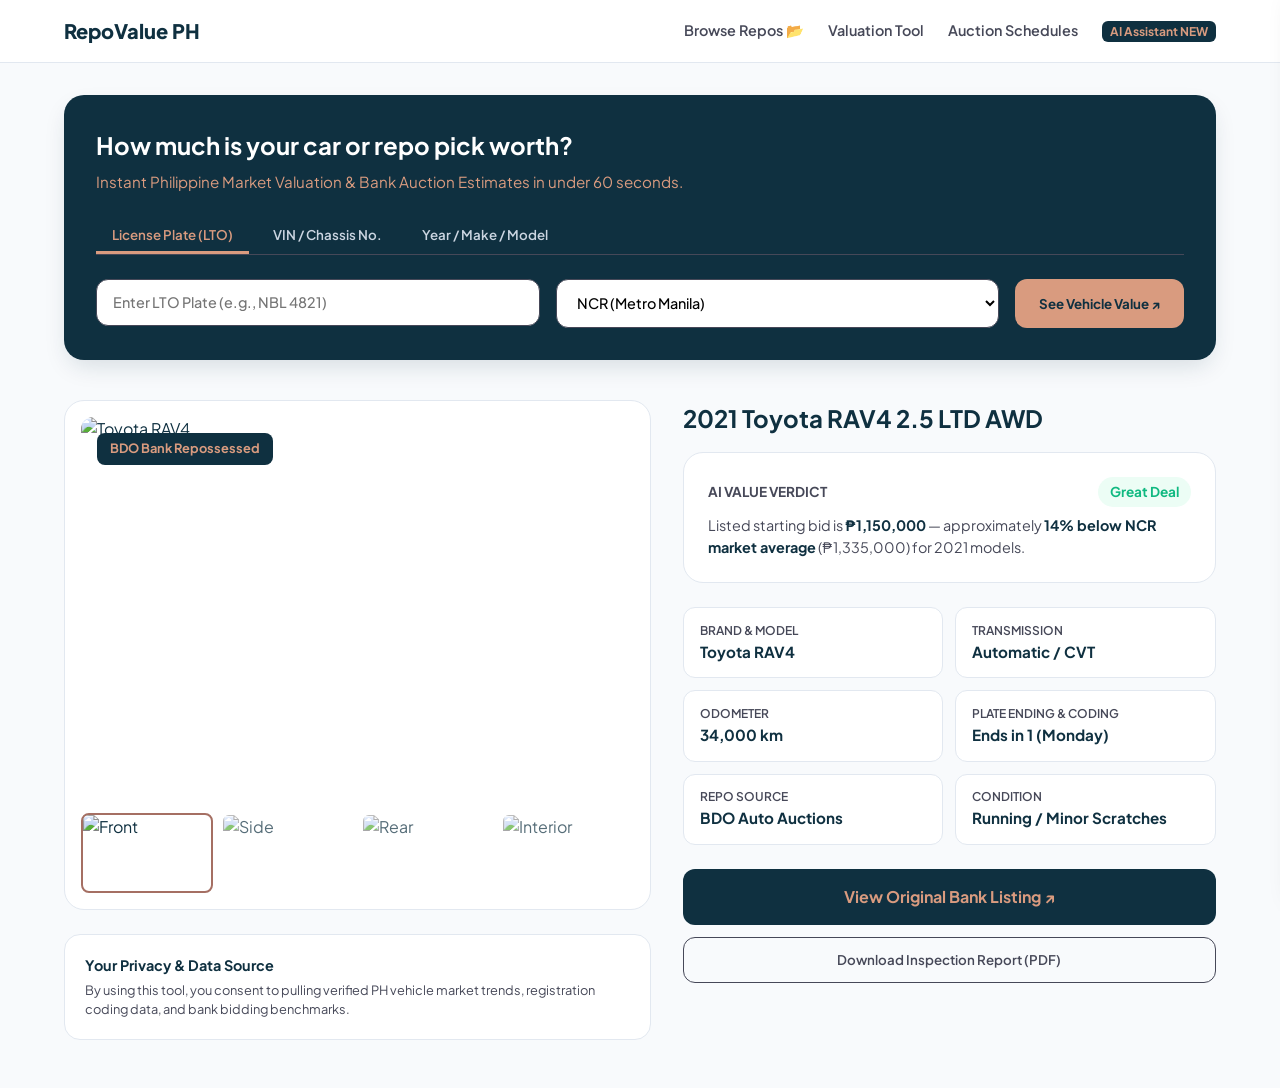
==== index.html @ 16c4e5c6 "Create index.html" ====
<!DOCTYPE html>
<html lang="en">
<head>
  <meta charset="UTF-8" />
  <meta name="viewport" content="width=device-width, initial-scale=1.0" />
  <title>2021 Toyota RAV4 2.5 LTD AWD | RepoValue PH</title>
  <link rel="preconnect" href="https://fonts.googleapis.com">
  <link rel="preconnect" href="https://fonts.gstatic.com" crossorigin>
  <link href="https://fonts.googleapis.com/css2?family=Plus+Jakarta+Sans:wght@400;500;600;700;800&display=swap" rel="stylesheet">
  <style>
    :root {
      --primary-dark: #0F3040;
      --slate-text: #464858;
      --border-color: #E2E8F0;
      --accent-brown: #A56F63;
      --light-peach: #D99B7F;
      --bg-main: #F8FAFC;
      --card-bg: #FFFFFF;
      --success-green: #10B981;
      --success-bg: #ECFDF5;
    }
    * { box-sizing: border-box; margin: 0; padding: 0; font-family: 'Plus Jakarta Sans', sans-serif; }
    body { background-color: var(--bg-main); color: var(--primary-dark); line-height: 1.5; padding-bottom: 3rem; }
    a { text-decoration: none; color: inherit; }
    .container { max-width: 1200px; margin: 0 auto; padding: 0 1.5rem; }
    
    header { background-color: var(--card-bg); border-bottom: 1px solid var(--border-color); padding: 1rem 0; margin-bottom: 2rem; }
    .nav-wrapper { display: flex; justify-content: space-between; align-items: center; }
    .logo { font-weight: 800; font-size: 1.25rem; color: var(--primary-dark); cursor: pointer; }
    .nav-links { display: flex; gap: 1.5rem; align-items: center; list-style: none; font-size: 0.9rem; font-weight: 600; color: var(--slate-text); }
    .nav-item { cursor: pointer; transition: color 0.2s; }
    .nav-item:hover { color: var(--primary-dark); }
    .badge-ai { background-color: var(--primary-dark); color: var(--light-peach); padding: 0.2rem 0.5rem; border-radius: 6px; font-size: 0.75rem; font-weight: 700; }
    
    .hero-card { background-color: var(--primary-dark); color: #FFFFFF; border-radius: 1.25rem; padding: 2rem; margin-bottom: 2.5rem; box-shadow: 0 10px 25px -5px rgba(15, 48, 64, 0.15); }
    .hero-card h1 { font-size: 1.5rem; font-weight: 700; margin-bottom: 0.5rem; }
    .hero-card p { color: var(--light-peach); font-size: 0.95rem; margin-bottom: 1.5rem; }
    .tabs { display: flex; gap: 0.5rem; border-bottom: 1px solid var(--slate-text); margin-bottom: 1.5rem; }
    .tab-btn { background: none; border: none; color: #CBD5E1; padding: 0.5rem 1rem; font-weight: 600; cursor: pointer; border-bottom: 3px solid transparent; }
    .tab-btn.active { color: var(--light-peach); border-bottom-color: var(--light-peach); }
    .appraisal-form { display: grid; grid-template-columns: 1fr auto; gap: 1rem; }
    .form-inputs-container { display: flex; gap: 1rem; flex: 1; }
    .form-group { flex: 1; }
    .form-group input, .form-group select { width: 100%; padding: 0.85rem 1rem; border-radius: 0.75rem; border: 1px solid var(--slate-text); background: #FFF; font-weight: 500; font-size: 0.9rem; }
    .btn-submit { background-color: var(--light-peach); color: var(--primary-dark); border: none; padding: 0.85rem 1.5rem; border-radius: 0.75rem; font-weight: 700; cursor: pointer; transition: opacity 0.2s; }
    .btn-submit:hover { opacity: 0.9; }

    .main-grid { display: grid; grid-template-columns: 1.1fr 1fr; gap: 2rem; }
    .media-card { background-color: var(--card-bg); border: 1px solid var(--border-color); border-radius: 1.25rem; padding: 1rem; }
    .image-container { position: relative; border-radius: 0.75rem; overflow: hidden; margin-bottom: 1rem; }
    .main-car-img { width: 100%; height: 380px; object-fit: cover; display: block; transition: opacity 0.2s; }
    .repo-badge { position: absolute; top: 1rem; left: 1rem; background-color: var(--primary-dark); color: var(--light-peach); font-weight: 700; font-size: 0.8rem; padding: 0.4rem 0.8rem; border-radius: 0.5rem; }
    .gallery-preview { display: grid; grid-template-columns: repeat(4, 1fr); gap: 0.5rem; }
    .gallery-preview img { width: 100%; height: 80px; object-fit: cover; border-radius: 0.5rem; cursor: pointer; border: 2px solid transparent; opacity: 0.7; transition: all 0.2s; }
    .gallery-preview img:hover { opacity: 1; }
    .gallery-preview img.active-thumb { border-color: var(--accent-brown); opacity: 1; }
    
    .privacy-toast { background-color: var(--card-bg); border: 1px solid var(--border-color); border-radius: 1rem; padding: 1.25rem; margin-top: 1.5rem; }
    .privacy-toast h4 { font-size: 0.9rem; color: var(--primary-dark); margin-bottom: 0.25rem; }
    .privacy-toast p { font-size: 0.8rem; color: var(--slate-text); }

    .ai-verdict-card { background-color: var(--card-bg); border: 1px solid var(--border-color); border-radius: 1.25rem; padding: 1.5rem; margin-bottom: 1.5rem; transition: all 0.3s; }
    .badge-deal { background-color: var(--success-bg); color: var(--success-green); font-weight: 700; padding: 0.3rem 0.75rem; border-radius: 2rem; font-size: 0.85rem; }
    .badge-deal.warning { background-color: #FEF3C7; color: #D97706; }
    .badge-deal.danger { background-color: #FEE2E2; color: #DC2626; }
    
    .specs-grid { display: grid; grid-template-columns: repeat(2, 1fr); gap: 0.75rem; margin-bottom: 1.5rem; }
    .spec-item { background-color: var(--card-bg); border: 1px solid var(--border-color); padding: 0.85rem 1rem; border-radius: 0.75rem; }
    .spec-label { font-size: 0.75rem; color: var(--slate-text); text-transform: uppercase; font-weight: 600; display: block; }
    .spec-value { font-size: 0.95rem; font-weight: 700; color: var(--primary-dark); }
    
    .action-group { display: flex; flex-direction: column; gap: 0.75rem; }
    .btn-primary-source { background-color: var(--primary-dark); color: var(--light-peach); text-align: center; padding: 1rem; border-radius: 0.75rem; font-weight: 700; display: block; }
    .btn-secondary { background-color: transparent; border: 1px solid var(--slate-text); color: var(--slate-text); text-align: center; padding: 0.85rem; border-radius: 0.75rem; font-weight: 600; cursor: pointer; width: 100%; }

    /* Modals & Drawer */
    .modal-overlay { position: fixed; top: 0; left: 0; width: 100%; height: 100%; background: rgba(15, 48, 64, 0.6); display: flex; justify-content: center; align-items: center; opacity: 0; pointer-events: none; transition: opacity 0.3s; z-index: 100; }
    .modal-overlay.active { opacity: 1; pointer-events: auto; }
    .modal-card { background: #FFF; width: 90%; max-width: 600px; max-height: 85vh; overflow-y: auto; border-radius: 1.25rem; padding: 2rem; position: relative; box-shadow: 0 20px 25px -5px rgba(0,0,0,0.2); }
    .modal-close { position: absolute; top: 1.25rem; right: 1.25rem; background: none; border: none; font-size: 1.5rem; cursor: pointer; color: var(--slate-text); }
    .checklist-grid { display: grid; grid-template-columns: 1fr; gap: 0.75rem; margin: 1.5rem 0; }
    .check-item { display: flex; justify-content: space-between; align-items: center; padding: 0.75rem; background: var(--bg-main); border-radius: 0.5rem; font-size: 0.9rem; font-weight: 600; }
    .check-status { color: var(--success-green); font-weight: 700; }

    .drawer-overlay { position: fixed; top: 0; left: 0; width: 100%; height: 100%; background: rgba(0,0,0,0.5); opacity: 0; pointer-events: none; transition: opacity 0.3s; z-index: 90; }
    .drawer-overlay.active { opacity: 1; pointer-events: auto; }
    .drawer { position: fixed; top: 0; right: -400px; width: 100%; max-width: 380px; height: 100%; background: #FFF; box-shadow: -5px 0 25px rgba(0,0,0,0.15); transition: right 0.3s ease-in-out; z-index: 95; padding: 2rem; overflow-y: auto; }
    .drawer.active { right: 0; }
    .drawer-item { padding: 1rem; border: 1px solid var(--border-color); border-radius: 0.75rem; margin-bottom: 1rem; cursor: pointer; transition: border-color 0.2s; }
    .drawer-item:hover { border-color: var(--accent-brown); }

    @media (max-width: 900px) {
      .main-grid { grid-template-columns: 1fr; }
      .appraisal-form { grid-template-columns: 1fr; }
      .form-inputs-container { flex-direction: column; }
      .nav-links { display: none; }
    }
  </style>
</head>
<body>
  <header>
    <div class="container nav-wrapper">
      <div class="logo">RepoValue PH</div>
      <ul class="nav-links">
        <li class="nav-item" id="btn-open-drawer">Browse Repos 📂</li>
        <li class="nav-item">Valuation Tool</li>
        <li class="nav-item">Auction Schedules</li>
        <li><span class="badge-ai">AI Assistant NEW</span></li>
      </ul>
    </div>
  </header>

  <main class="container">
    <section class="hero-card">
      <h1>How much is your car or repo pick worth?</h1>
      <p>Instant Philippine Market Valuation & Bank Auction Estimates in under 60 seconds.</p>
      <div class="tabs">
        <button class="tab-btn active" data-tab="plate">License Plate (LTO)</button>
        <button class="tab-btn" data-tab="vin">VIN / Chassis No.</button>
        <button class="tab-btn" data-tab="ymm">Year / Make / Model</button>
      </div>
      <form class="appraisal-form" id="valuation-form">
        <div class="form-inputs-container" id="form-inputs">
          <div class="form-group">
            <input type="text" id="plate-input" placeholder="Enter LTO Plate (e.g., NBL 4821)" required />
          </div>
          <div class="form-group">
            <select id="region-select">
              <option value="ncr">NCR (Metro Manila)</option>
              <option value="cebu">Cebu / Visayas</option>
              <option value="davao">Davao / Mindanao</option>
              <option value="pampanga">Pampanga / Central Luzon</option>
            </select>
          </div>
        </div>
        <button type="submit" class="btn-submit">See Vehicle Value ↗</button>
      </form>
    </section>

    <div class="main-grid">
      <div class="left-col">
        <div class="media-card">
          <div class="image-container">
            <span class="repo-badge" id="repo-badge-text">BDO Bank Repossessed</span>
            <img src="https://images.unsplash.com/photo-1568605117036-5fe5e7bab0b7?auto=format&fit=crop&w=1000&q=80" alt="Toyota RAV4" id="main-car-img" class="main-car-img" />
          </div>
          <div class="gallery-preview" id="gallery">
            <img src="https://images.unsplash.com/photo-1568605117036-5fe5e7bab0b7?auto=format&fit=crop&w=300&q=80" class="active-thumb" alt="Front" />
            <img src="https://images.unsplash.com/photo-1541899481282-d53bffe3c35d?auto=format&fit=crop&w=300&q=80" alt="Side" />
            <img src="https://images.unsplash.com/photo-1503376780353-7e6692767b70?auto=format&fit=crop&w=300&q=80" alt="Rear" />
            <img src="https://images.unsplash.com/photo-1552519507-da3b142c6e3d?auto=format&fit=crop&w=300&q=80" alt="Interior" />
          </div>
        </div>

        <div class="privacy-toast">
          <h4>Your Privacy & Data Source</h4>
          <p>By using this tool, you consent to pulling verified PH vehicle market trends, registration coding data, and bank bidding benchmarks.</p>
        </div>
      </div>

      <div class="right-col">
        <h2 id="car-title">2021 Toyota RAV4 2.5 LTD AWD</h2>
        <div class="ai-verdict-card" id="verdict-box" style="margin-top: 1rem;">
          <div style="display: flex; justify-content: space-between; align-items: center; margin-bottom: 0.5rem;">
            <span style="font-size: 0.85rem; font-weight: 700; color: var(--slate-text);">AI VALUE VERDICT</span>
            <span class="badge-deal" id="verdict-badge">Great Deal</span>
          </div>
          <p style="font-size: 0.9rem; color: var(--slate-text);" id="verdict-text">
            Listed starting bid is <strong style="color: var(--primary-dark);">₱1,150,000</strong> — approximately <strong style="color: var(--primary-dark);">14% below NCR market average</strong> (₱1,335,000) for 2021 models.
          </p>
        </div>

        <div class="specs-grid">
          <div class="spec-item"><span class="spec-label">Brand & Model</span><span class="spec-value" id="spec-model">Toyota RAV4</span></div>
          <div class="spec-item"><span class="spec-label">Transmission</span><span class="spec-value">Automatic / CVT</span></div>
          <div class="spec-item"><span class="spec-label">Odometer</span><span class="spec-value" id="spec-odo">34,000 km</span></div>
          <div class="spec-item"><span class="spec-label">Plate Ending & Coding</span><span class="spec-value" id="coding-display">Ends in 1 (Monday)</span></div>
          <div class="spec-item"><span class="spec-label">Repo Source</span><span class="spec-value" id="spec-source">BDO Auto Auctions</span></div>
          <div class="spec-item"><span class="spec-label">Condition</span><span class="spec-value">Running / Minor Scratches</span></div>
        </div>

        <div class="action-group">
          <a href="#" class="btn-primary-source">View Original Bank Listing ↗</a>
          <button class="btn-secondary" id="btn-report">Download Inspection Report (PDF)</button>
        </div>
      </div>
    </div>
  </main>

  <div class="modal-overlay" id="report-modal">
    <div class="modal-card">
      <button class="modal-close" id="btn-close-modal">&times;</button>
      <h3 style="margin-bottom: 0.5rem;">10-Point Technical Inspection</h3>
      <p style="font-size: 0.85rem; color: var(--slate-text);" id="modal-subtitle">RepoValue PH Verified Report • Unit #BDO-88412</p>
      
      <div class="checklist-grid">
        <div class="check-item"><span>1. Engine Compression & Fluid Check</span><span class="check-status">✓ PASSED</span></div>
        <div class="check-item"><span>2. Transmission & Gear Engagement</span><span class="check-status">✓ PASSED</span></div>
        <div class="check-item"><span>3. Chassis Structural Integrity</span><span class="check-status">✓ PASSED</span></div>
        <div class="check-item"><span>4. Flood Level Waterline Test</span><span class="check-status">✓ CLEAN</span></div>
        <div class="check-item"><span>5. Brake Pad & ABS Diagnostic</span><span class="check-status">✓ PASSED</span></div>
        <div class="check-item"><span>6. Suspension & Underchassis</span><span class="check-status">✓ PASSED</span></div>
        <div class="check-item"><span>7. ECU Error Code Scan</span><span class="check-status">✓ CLEAR</span></div>
        <div class="check-item"><span>8. Air Conditioning Compressor</span><span class="check-status">✓ PASSED</span></div>
        <div class="check-item"><span>9. Exterior Paint & Panel Dents</span><span class="check-status" style="color: #D97706;">⚠ MINOR SCRATCHES</span></div>
        <div class="check-item"><span>10. LTO & HPG Verification</span><span class="check-status">✓ VERIFIED CLEAR</span></div>
      </div>

      <button class="btn-primary-source" style="width: 100%; border: none; cursor: pointer;" id="btn-download-sim">Print / Save PDF Report</button>
    </div>
  </div>

  <div class="drawer-overlay" id="drawer-overlay"></div>
  <div class="drawer" id="drawer">
    <div style="display: flex; justify-content: space-between; align-items: center; margin-bottom: 1.5rem;">
      <h3 style="font-size: 1.1rem;">Bank Repos Inventory</h3>
      <button class="modal-close" id="btn-close-drawer" style="position: static;">&times;</button>
    </div>
    <div id="drawer-list">
      <div class="drawer-item" data-title="2022 Mitsubishi Montero Sport GT" data-price="1,350,000" data-bank="Metrobank Repossessed" data-img="https://images.unsplash.com/photo-1533473359331-0135ef1b58bf?auto=format&fit=crop&w=600&q=80">
        <strong style="display: block; font-size: 0.95rem;">2022 Mitsubishi Montero Sport</strong>
        <span style="font-size: 0.8rem; color: var(--slate-text);">Metrobank • Starting Bid: ₱1,350,000</span>
      </div>
      <div class="drawer-item" data-title="2020 Ford Everest Titanium 4x2" data-price="1,080,000" data-bank="Security Bank Repossessed" data-img="https://images.unsplash.com/photo-1519641471654-76ce0107ad1b?auto=format&fit=crop&w=600&q=80">
        <strong style="display: block; font-size: 0.95rem;">2020 Ford Everest Titanium</strong>
        <span style="font-size: 0.8rem; color: var(--slate-text);">Security Bank • Starting Bid: ₱1,080,000</span>
      </div>
      <div class="drawer-item" data-title="2023 Nissan Navara VL 4x4" data-price="1,210,000" data-bank="BDO Bank Repossessed" data-img="https://images.unsplash.com/photo-1559416523-140ddc3d238c?auto=format&fit=crop&w=600&q=80">
        <strong style="display: block; font-size: 0.95rem;">2023 Nissan Navara VL</strong>
        <span style="font-size: 0.8rem; color: var(--slate-text);">BDO Auctions • Starting Bid: ₱1,210,000</span>
      </div>
    </div>
  </div>
<script>
  document.addEventListener('DOMContentLoaded', () => {
    // --- Mock Data Database ---
    const autoDatabase = {
      "2024": {
        "Toyota": {
          "RAV4": { "2.5 LTD AWD": 1850000, "2.5 XLE FWD": 1650000 },
          "Fortuner": { "2.8 LTD 4x4": 2200000, "2.4 G 4x2": 1500000 }
        },
        "Mitsubishi": {
          "Montero Sport": { "2.4 GT 4WD": 1900000, "2.4 GLS 2WD": 1450000 }
        }
      },
      "2021": {
        "Toyota": {
          "RAV4": { "2.5 LTD AWD": 1335000, "2.5 LE Hybrid": 1200000 }
        },
        "Ford": {
          "Everest": { "2.0 Bi-Turbo Titanium 4x4": 1250000, "2.2 Trend 4x2": 950000 }
        }
      }
    };

    // Regional price multiplier matrix (NCR as baseline)
    const regionalFactors = {
      ncr: { multiplier: 1.0, label: "NCR (Baseline Market)" },
      pampanga: { multiplier: 0.97, label: "Central Luzon (-3% Market Variance)" },
      cebu: { multiplier: 1.05, label: "Visayas (+5% Freight/Demand Premium)" },
      davao: { multiplier: 1.08, label: "Mindanao (+8% Freight/Demand Premium)" }
    };

    const tabs = document.querySelectorAll('.tab-btn');
    const inputsContainer = document.getElementById('form-inputs');
    let currentTab = 'plate';

    tabs.forEach(tab => {
      tab.addEventListener('click', () => {
        tabs.forEach(t => t.classList.remove('active'));
        tab.classList.add('active');
        currentTab = tab.getAttribute('data-tab');

        if (currentTab === 'plate') renderPlateTab();
        else if (currentTab === 'vin') renderVinTab();
        else if (currentTab === 'ymm') renderYmmTab();
      });
    });

    // Helper for region options
    const getRegionSelectHTML = () => `
      <div class="form-group">
        <select id="region-select" required>
          <option value="ncr">NCR (Metro Manila)</option>
          <option value="pampanga">Pampanga / Central Luzon</option>
          <option value="cebu">Cebu / Visayas</option>
          <option value="davao">Davao / Mindanao</option>
        </select>
      </div>`;

    function renderPlateTab() {
      inputsContainer.innerHTML = `
        <div class="form-group">
          <input type="text" id="plate-input" placeholder="Enter LTO Plate (e.g., NBL 4821)" required />
        </div>` + getRegionSelectHTML();
    }

    function renderVinTab() {
      inputsContainer.innerHTML = `
        <div class="form-group" style="flex: 2;">
          <input type="text" id="vin-input" placeholder="Enter 17-Digit VIN or Chassis No." maxlength="17" required />
        </div>` + getRegionSelectHTML();
      
      const vinInput = document.getElementById('vin-input');
      vinInput.addEventListener('input', (e) => {
        e.target.value = e.target.value.toUpperCase().replace(/[^A-HJ-NPR-Z0-9]/g, '');
      });
    }

    function renderYmmTab() {
      inputsContainer.innerHTML = `
        <div class="form-group">
          <select id="year-select" required>
            <option value="">Select Year</option>
            ${Object.keys(autoDatabase).map(y => `<option value="${y}">${y}</option>`).join('')}
          </select>
        </div>
        <div class="form-group">
          <select id="make-select" disabled required><option value="">Make</option></select>
        </div>
        <div class="form-group">
          <select id="model-select" disabled required><option value="">Model</option></select>
        </div>
        <div class="form-group">
          <select id="trim-select" disabled required><option value="">Trim</option></select>
        </div>` + getRegionSelectHTML();

      bindCascadingDropdowns();
    }

    function bindCascadingDropdowns() {
      const yearSelect = document.getElementById('year-select');
      const makeSelect = document.getElementById('make-select');
      const modelSelect = document.getElementById('model-select');
      const trimSelect = document.getElementById('trim-select');

      yearSelect.addEventListener('change', (e) => {
        const year = e.target.value;
        makeSelect.innerHTML = '<option value="">Make</option>';
        modelSelect.innerHTML = '<option value="">Model</option>';
        trimSelect.innerHTML = '<option value="">Trim</option>';
        modelSelect.disabled = trimSelect.disabled = true;

        if (year && autoDatabase[year]) {
          Object.keys(autoDatabase[year]).forEach(m => makeSelect.innerHTML += `<option value="${m}">${m}</option>`);
          makeSelect.disabled = false;
        } else {
          makeSelect.disabled = true;
        }
      });

      makeSelect.addEventListener('change', (e) => {
        const year = yearSelect.value;
        const make = e.target.value;
        modelSelect.innerHTML = '<option value="">Model</option>';
        trimSelect.innerHTML = '<option value="">Trim</option>';
        trimSelect.disabled = true;

        if (year && make && autoDatabase[year][make]) {
          Object.keys(autoDatabase[year][make]).forEach(m => modelSelect.innerHTML += `<option value="${m}">${m}</option>`);
          modelSelect.disabled = false;
        } else {
          modelSelect.disabled = true;
        }
      });

      modelSelect.addEventListener('change', (e) => {
        const year = yearSelect.value;
        const make = makeSelect.value;
        const model = e.target.value;
        trimSelect.innerHTML = '<option value="">Trim</option>';

        if (year && make && model && autoDatabase[year][make][model]) {
          Object.keys(autoDatabase[year][make][model]).forEach(t => trimSelect.innerHTML += `<option value="${t}">${t}</option>`);
          trimSelect.disabled = false;
        } else {
          trimSelect.disabled = true;
        }
      });
    }

    function parseLTOCoding(str) {
      const match = str.match(/\d/g);
      if (!match) return 'Ends in 1 (Monday)';
      const lastDigit = parseInt(match[match.length - 1], 10);
      const days = {
        1: 'Ends in 1 (Monday)', 2: 'Ends in 2 (Monday)',
        3: 'Ends in 3 (Tuesday)', 4: 'Ends in 4 (Tuesday)',
        5: 'Ends in 5 (Wednesday)', 6: 'Ends in 6 (Wednesday)',
        7: 'Ends in 7 (Thursday)', 8: 'Ends in 8 (Thursday)',
        9: 'Ends in 9 (Friday)', 0: 'Ends in 0 (Friday)'
      };
      return days[lastDigit] || 'Ends in 1 (Monday)';
    }

    // --- Dynamic Pricing Engine ---
    const valuationForm = document.getElementById('valuation-form');
    const codingDisplay = document.getElementById('coding-display');
    const verdictText = document.getElementById('verdict-text');

    valuationForm.addEventListener('submit', (e) => {
      e.preventDefault();

      let titleString = "";
      let baseMarketPrice = 1335000; // default base value
      const regionKey = document.getElementById('region-select').value;
      const regionData = regionalFactors[regionKey] || regionalFactors.ncr;

      if (currentTab === 'plate') {
        const plateVal = document.getElementById('plate-input').value;
        codingDisplay.innerText = parseLTOCoding(plateVal);
        titleString = "2021 Toyota RAV4 2.5 LTD AWD";
      } else if (currentTab === 'vin') {
        const vinVal = document.getElementById('vin-input').value;
        if (vinVal.length < 17) {
          alert("Please enter a valid 17-digit VIN.");
          return;
        }
        codingDisplay.innerText = 'Verified via VIN Chassis';
        titleString = "2021 Toyota RAV4 2.5 LTD AWD";
      } else if (currentTab === 'ymm') {
        const year = document.getElementById('year-select').value;
        const make = document.getElementById('make-select').value;
        const model = document.getElementById('model-select').value;
        const trim = document.getElementById('trim-select').value;

        titleString = `${year} ${make} ${model} ${trim}`;
        baseMarketPrice = autoDatabase[year][make][model][trim] || 1200000;
        codingDisplay.innerText = 'Select Plate for Coding';
      }

      // Calculate localized price based on region factor
      const localizedMarketPrice = Math.round(baseMarketPrice * regionData.multiplier);
      const startingBid = 1150000;
      const percentageBelow = Math.round(((localizedMarketPrice - startingBid) / localizedMarketPrice) * 100);

      // Render updated details to UI
      document.getElementById('car-title').innerText = titleString;
      document.getElementById('spec-model').innerText = titleString.split(' ').slice(1, 3).join(' ');

      verdictText.innerHTML = `Listed starting bid is <strong style="color: var(--primary-dark);">₱${startingBid.toLocaleString()}</strong> — approximately <strong style="color: var(--primary-dark);">${percentageBelow}% below average</strong> based on local market data in <strong>${regionData.label}</strong> (Est. Value: ₱${localizedMarketPrice.toLocaleString()}).`;

      document.getElementById('verdict-box').style.borderColor = 'var(--success-green)';
      setTimeout(() => { document.getElementById('verdict-box').style.borderColor = 'var(--border-color)'; }, 1000);
    });

    // Modals & UI Handlers
    const mainImg = document.getElementById('main-car-img');
    document.querySelectorAll('#gallery img').forEach(thumb => {
      thumb.addEventListener('click', () => {
        document.querySelectorAll('#gallery img').forEach(t => t.classList.remove('active-thumb'));
        thumb.classList.add('active-thumb');
        mainImg.style.opacity = '0.4';
        setTimeout(() => {
          mainImg.src = thumb.src.replace('w=300', 'w=1000');
          mainImg.style.opacity = '1';
        }, 150);
      });
    });

    const modal = document.getElementById('report-modal');
    document.getElementById('btn-report').addEventListener('click', () => modal.classList.add('active'));
    document.getElementById('btn-close-modal').addEventListener('click', () => modal.classList.remove('active'));

    const drawer = document.getElementById('drawer');
    const drawerOverlay = document.getElementById('drawer-overlay');
    const toggleDrawer = (open) => {
      drawer.classList.toggle('active', open);
      drawerOverlay.classList.toggle('active', open);
    };
    document.getElementById('btn-open-drawer').addEventListener('click', () => toggleDrawer(true));
    document.getElementById('btn-close-drawer').addEventListener('click', () => toggleDrawer(false));
    drawerOverlay.addEventListener('click', () => toggleDrawer(false));
  });
</script>
  
</body>
</html>
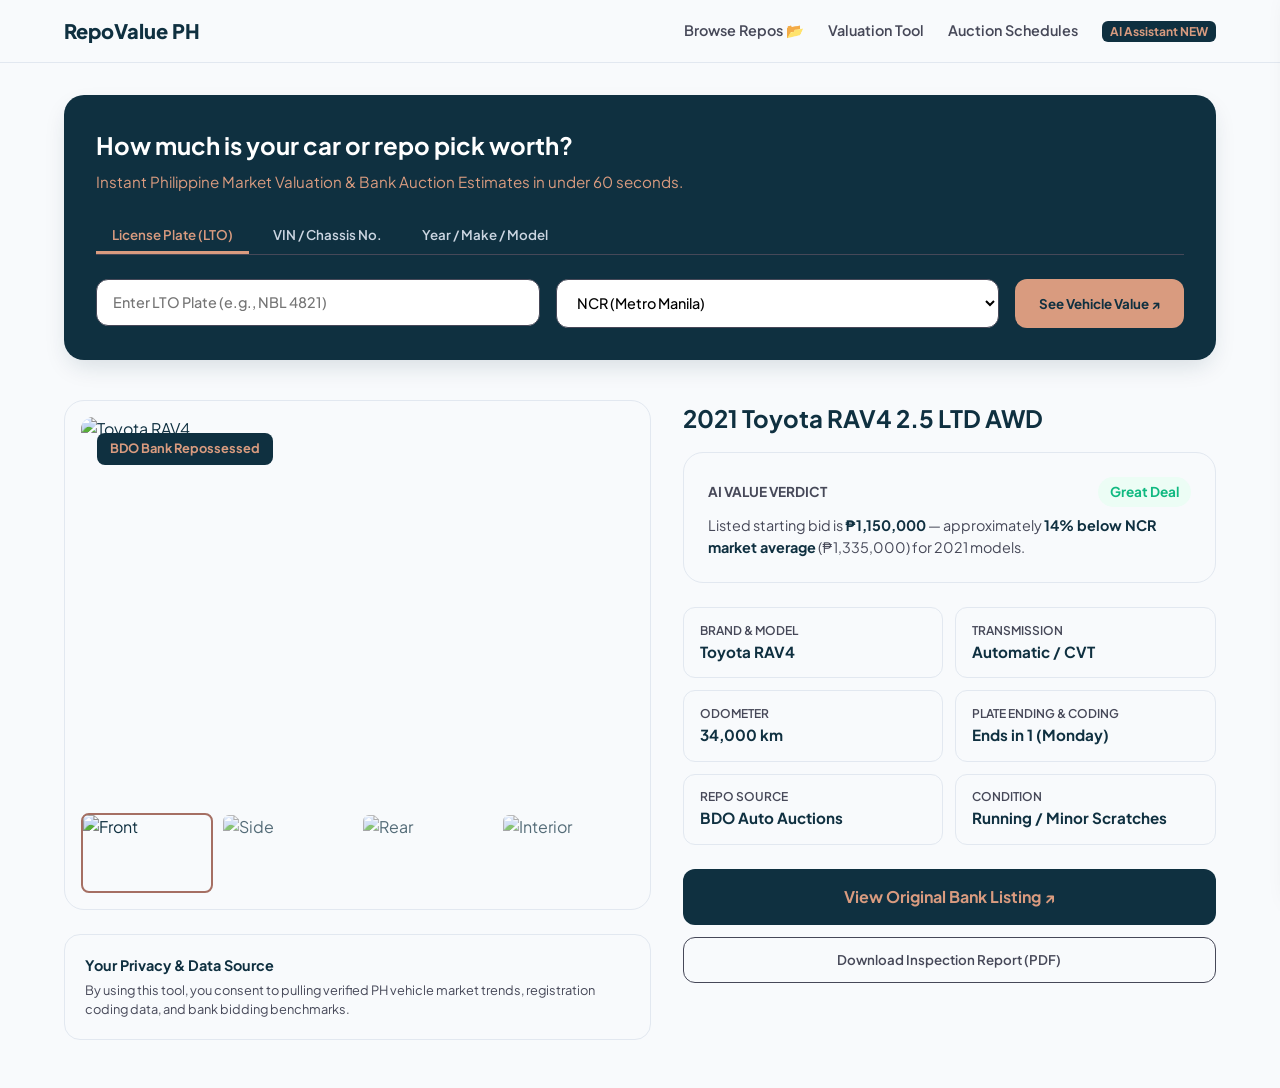
==== commit 5b3e334e: "Add complete vehicle valuation UI" ====
--- a/index.html
+++ b/index.html
@@ -14,7 +14,7 @@
       --border-color: #E2E8F0;
       --accent-brown: #A56F63;
       --light-peach: #D99B7F;
-      --bg-main: #F8FAFC;
+      --bg-main: #F8FAFC;git add -A
       --card-bg: #FFFFFF;
       --success-green: #10B981;
       --success-bg: #ECFDF5;
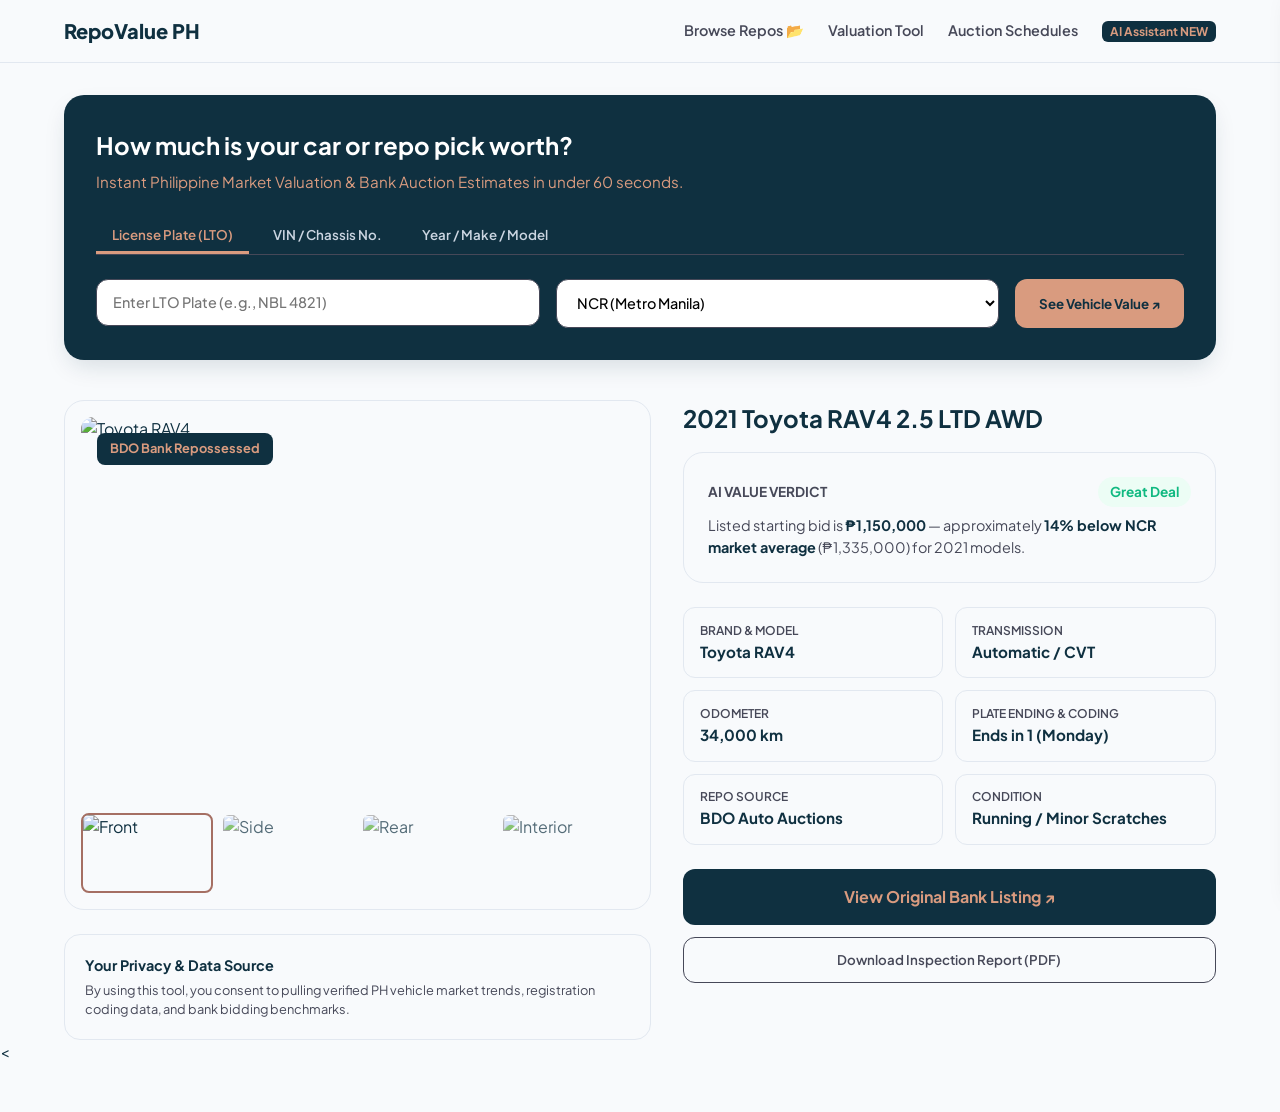
==== commit 98fb2d0f: "Connect index.html dropdowns to dataset.json" ====
--- a/index.html
+++ b/index.html
@@ -231,28 +231,17 @@
       </div>
     </div>
   </div>
-<script>
+<<script>
   document.addEventListener('DOMContentLoaded', () => {
-    // --- Mock Data Database ---
-    const autoDatabase = {
-      "2024": {
-        "Toyota": {
-          "RAV4": { "2.5 LTD AWD": 1850000, "2.5 XLE FWD": 1650000 },
-          "Fortuner": { "2.8 LTD 4x4": 2200000, "2.4 G 4x2": 1500000 }
-        },
-        "Mitsubishi": {
-          "Montero Sport": { "2.4 GT 4WD": 1900000, "2.4 GLS 2WD": 1450000 }
-        }
-      },
-      "2021": {
-        "Toyota": {
-          "RAV4": { "2.5 LTD AWD": 1335000, "2.5 LE Hybrid": 1200000 }
-        },
-        "Ford": {
-          "Everest": { "2.0 Bi-Turbo Titanium 4x4": 1250000, "2.2 Trend 4x2": 950000 }
-        }
-      }
-    };
+    let carDataset = [];
+
+    // Load external dataset.json converted from your Google Sheet
+    fetch('dataset.json')
+      .then(response => response.json())
+      .then(data => {
+        carDataset = data;
+      })
+      .catch(err => console.error('Error loading dataset.json:', err));
 
     // Regional price multiplier matrix (NCR as baseline)
     const regionalFactors = {
@@ -278,7 +267,6 @@
       });
     });
 
-    // Helper for region options
     const getRegionSelectHTML = () => `
       <div class="form-group">
         <select id="region-select" required>
@@ -311,10 +299,10 @@
     function renderYmmTab() {
       inputsContainer.innerHTML = `
         <div class="form-group">
-          <select id="year-select" required>
-            <option value="">Select Year</option>
-            ${Object.keys(autoDatabase).map(y => `<option value="${y}">${y}</option>`).join('')}
-          </select>
+          <select id="bank-select" required><option value="">Select Bank</option></select>
+        </div>
+        <div class="form-group">
+          <select id="year-select" disabled required><option value="">Year</option></select>
         </div>
         <div class="form-group">
           <select id="make-select" disabled required><option value="">Make</option></select>
@@ -330,53 +318,86 @@
     }
 
     function bindCascadingDropdowns() {
+      const bankSelect = document.getElementById('bank-select');
       const yearSelect = document.getElementById('year-select');
       const makeSelect = document.getElementById('make-select');
       const modelSelect = document.getElementById('model-select');
       const trimSelect = document.getElementById('trim-select');
 
-      yearSelect.addEventListener('change', (e) => {
-        const year = e.target.value;
-        makeSelect.innerHTML = '<option value="">Make</option>';
-        modelSelect.innerHTML = '<option value="">Model</option>';
-        trimSelect.innerHTML = '<option value="">Trim</option>';
-        modelSelect.disabled = trimSelect.disabled = true;
-
-        if (year && autoDatabase[year]) {
-          Object.keys(autoDatabase[year]).forEach(m => makeSelect.innerHTML += `<option value="${m}">${m}</option>`);
-          makeSelect.disabled = false;
-        } else {
-          makeSelect.disabled = true;
-        }
-      });
-
-      makeSelect.addEventListener('change', (e) => {
-        const year = yearSelect.value;
-        const make = e.target.value;
-        modelSelect.innerHTML = '<option value="">Model</option>';
-        trimSelect.innerHTML = '<option value="">Trim</option>';
-        trimSelect.disabled = true;
-
-        if (year && make && autoDatabase[year][make]) {
-          Object.keys(autoDatabase[year][make]).forEach(m => modelSelect.innerHTML += `<option value="${m}">${m}</option>`);
-          modelSelect.disabled = false;
-        } else {
-          modelSelect.disabled = true;
-        }
-      });
-
-      modelSelect.addEventListener('change', (e) => {
-        const year = yearSelect.value;
-        const make = makeSelect.value;
-        const model = e.target.value;
-        trimSelect.innerHTML = '<option value="">Trim</option>';
-
-        if (year && make && model && autoDatabase[year][make][model]) {
-          Object.keys(autoDatabase[year][make][model]).forEach(t => trimSelect.innerHTML += `<option value="${t}">${t}</option>`);
-          trimSelect.disabled = false;
-        } else {
-          trimSelect.disabled = true;
-        }
+      // Populate unique Banks
+      const uniqueBanks = [...new Set(carDataset.map(item => item['Source'] || item['Bank'] || item['bank']))].filter(Boolean).sort();
+      populateSelect(bankSelect, uniqueBanks, 'Select Bank');
+
+      // 1. Bank Change -> Populate Years
+      bankSelect.addEventListener('change', () => {
+        const selectedBank = bankSelect.value;
+        const filtered = carDataset.filter(d => (d['Source'] || d['Bank'] || d['bank']) === selectedBank);
+        const years = [...new Set(filtered.map(d => d['Year'] || d['year']))].filter(Boolean).sort();
+        
+        populateSelect(yearSelect, years, 'Year');
+        resetSelects([makeSelect, modelSelect, trimSelect]);
+      });
+
+      // 2. Year Change -> Populate Makes
+      yearSelect.addEventListener('change', () => {
+        const selectedBank = bankSelect.value;
+        const selectedYear = yearSelect.value;
+        const filtered = carDataset.filter(d => 
+          (d['Source'] || d['Bank'] || d['bank']) === selectedBank && 
+          String(d['Year'] || d['year']) === String(selectedYear)
+        );
+        const makes = [...new Set(filtered.map(d => d['Make'] || d['make'] || d['Brand']))].filter(Boolean).sort();
+
+        populateSelect(makeSelect, makes, 'Make');
+        resetSelects([modelSelect, trimSelect]);
+      });
+
+      // 3. Make Change -> Populate Models
+      makeSelect.addEventListener('change', () => {
+        const selectedBank = bankSelect.value;
+        const selectedYear = yearSelect.value;
+        const selectedMake = makeSelect.value;
+        const filtered = carDataset.filter(d => 
+          (d['Source'] || d['Bank'] || d['bank']) === selectedBank && 
+          String(d['Year'] || d['year']) === String(selectedYear) &&
+          (d['Make'] || d['make'] || d['Brand']) === selectedMake
+        );
+        const models = [...new Set(filtered.map(d => d['Model'] || d['model']))].filter(Boolean).sort();
+
+        populateSelect(modelSelect, models, 'Model');
+        resetSelects([trimSelect]);
+      });
+
+      // 4. Model Change -> Populate Trims
+      modelSelect.addEventListener('change', () => {
+        const selectedBank = bankSelect.value;
+        const selectedYear = yearSelect.value;
+        const selectedMake = makeSelect.value;
+        const selectedModel = modelSelect.value;
+        const filtered = carDataset.filter(d => 
+          (d['Source'] || d['Bank'] || d['bank']) === selectedBank && 
+          String(d['Year'] || d['year']) === String(selectedYear) &&
+          (d['Make'] || d['make'] || d['Brand']) === selectedMake &&
+          (d['Model'] || d['model']) === selectedModel
+        );
+        const trims = [...new Set(filtered.map(d => d['Trim'] || d['trim'] || d['Variant']))].filter(Boolean).sort();
+
+        populateSelect(trimSelect, trims, 'Trim');
+      });
+    }
+
+    function populateSelect(element, items, placeholder) {
+      element.innerHTML = `<option value="">${placeholder}</option>`;
+      items.forEach(item => {
+        element.innerHTML += `<option value="${item}">${item}</option>`;
+      });
+      element.disabled = items.length === 0;
+    }
+
+    function resetSelects(elements) {
+      elements.forEach(el => {
+        el.innerHTML = `<option value="">-- Select --</option>`;
+        el.disabled = true;
       });
     }
 
@@ -403,7 +424,7 @@
       e.preventDefault();
 
       let titleString = "";
-      let baseMarketPrice = 1335000; // default base value
+      let baseMarketPrice = 1335000;
       const regionKey = document.getElementById('region-select').value;
       const regionData = regionalFactors[regionKey] || regionalFactors.ncr;
 
@@ -420,22 +441,31 @@
         codingDisplay.innerText = 'Verified via VIN Chassis';
         titleString = "2021 Toyota RAV4 2.5 LTD AWD";
       } else if (currentTab === 'ymm') {
+        const bank = document.getElementById('bank-select').value;
         const year = document.getElementById('year-select').value;
         const make = document.getElementById('make-select').value;
         const model = document.getElementById('model-select').value;
         const trim = document.getElementById('trim-select').value;
 
         titleString = `${year} ${make} ${model} ${trim}`;
-        baseMarketPrice = autoDatabase[year][make][model][trim] || 1200000;
         codingDisplay.innerText = 'Select Plate for Coding';
+
+        // Match against dataset to retrieve asking price
+        const foundItem = carDataset.find(d => 
+          (d['Source'] || d['Bank'] || d['bank']) === bank &&
+          String(d['Year'] || d['year']) === String(year) &&
+          (d['Make'] || d['make'] || d['Brand']) === make &&
+          (d['Model'] || d['model']) === model
+        );
+        if (foundItem) {
+          baseMarketPrice = parseFloat(foundItem['Price'] || foundItem['Asking Price'] || foundItem['Repo Price'] || 1200000);
+        }
       }
 
-      // Calculate localized price based on region factor
       const localizedMarketPrice = Math.round(baseMarketPrice * regionData.multiplier);
       const startingBid = 1150000;
       const percentageBelow = Math.round(((localizedMarketPrice - startingBid) / localizedMarketPrice) * 100);
 
-      // Render updated details to UI
       document.getElementById('car-title').innerText = titleString;
       document.getElementById('spec-model').innerText = titleString.split(' ').slice(1, 3).join(' ');
 
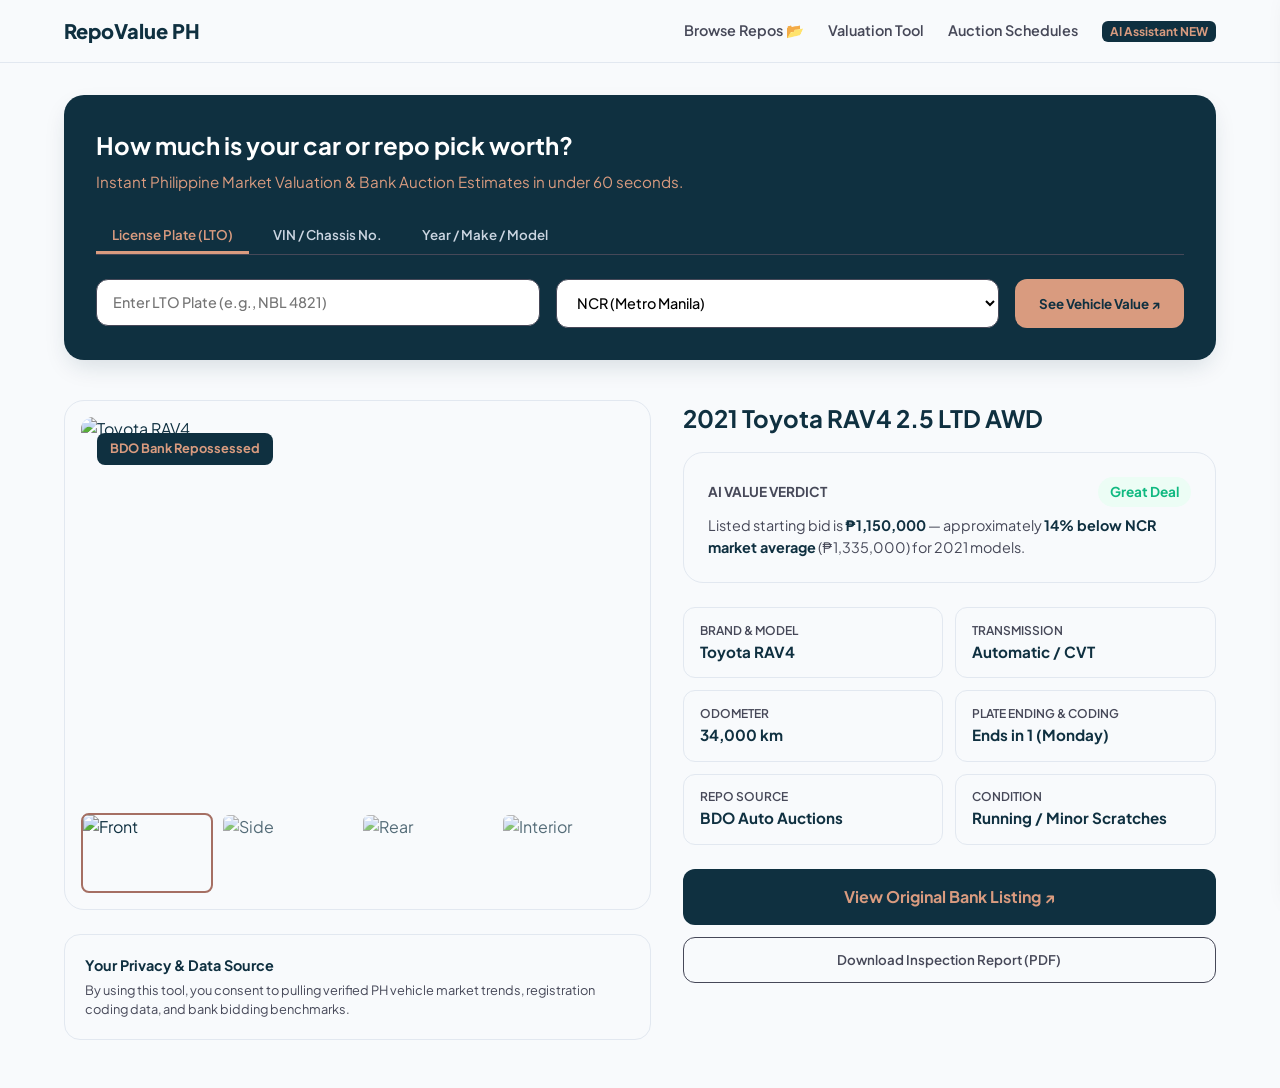
==== commit f36932d3: "Fix cascading dropdown key matching, form validation, and optional trim handling" ====
--- a/index.html
+++ b/index.html
@@ -1,12 +1,14 @@
 <!DOCTYPE html>
 <html lang="en">
+
 <head>
   <meta charset="UTF-8" />
   <meta name="viewport" content="width=device-width, initial-scale=1.0" />
   <title>2021 Toyota RAV4 2.5 LTD AWD | RepoValue PH</title>
   <link rel="preconnect" href="https://fonts.googleapis.com">
   <link rel="preconnect" href="https://fonts.gstatic.com" crossorigin>
-  <link href="https://fonts.googleapis.com/css2?family=Plus+Jakarta+Sans:wght@400;500;600;700;800&display=swap" rel="stylesheet">
+  <link href="https://fonts.googleapis.com/css2?family=Plus+Jakarta+Sans:wght@400;500;600;700;800&display=swap"
+    rel="stylesheet">
   <style>
     :root {
       --primary-dark: #0F3040;
@@ -14,89 +16,477 @@
       --border-color: #E2E8F0;
       --accent-brown: #A56F63;
       --light-peach: #D99B7F;
-      --bg-main: #F8FAFC;git add -A
-      --card-bg: #FFFFFF;
+      --bg-main: #F8FAFC;
+      git add -A --card-bg: #FFFFFF;
       --success-green: #10B981;
       --success-bg: #ECFDF5;
     }
-    * { box-sizing: border-box; margin: 0; padding: 0; font-family: 'Plus Jakarta Sans', sans-serif; }
-    body { background-color: var(--bg-main); color: var(--primary-dark); line-height: 1.5; padding-bottom: 3rem; }
-    a { text-decoration: none; color: inherit; }
-    .container { max-width: 1200px; margin: 0 auto; padding: 0 1.5rem; }
-    
-    header { background-color: var(--card-bg); border-bottom: 1px solid var(--border-color); padding: 1rem 0; margin-bottom: 2rem; }
-    .nav-wrapper { display: flex; justify-content: space-between; align-items: center; }
-    .logo { font-weight: 800; font-size: 1.25rem; color: var(--primary-dark); cursor: pointer; }
-    .nav-links { display: flex; gap: 1.5rem; align-items: center; list-style: none; font-size: 0.9rem; font-weight: 600; color: var(--slate-text); }
-    .nav-item { cursor: pointer; transition: color 0.2s; }
-    .nav-item:hover { color: var(--primary-dark); }
-    .badge-ai { background-color: var(--primary-dark); color: var(--light-peach); padding: 0.2rem 0.5rem; border-radius: 6px; font-size: 0.75rem; font-weight: 700; }
-    
-    .hero-card { background-color: var(--primary-dark); color: #FFFFFF; border-radius: 1.25rem; padding: 2rem; margin-bottom: 2.5rem; box-shadow: 0 10px 25px -5px rgba(15, 48, 64, 0.15); }
-    .hero-card h1 { font-size: 1.5rem; font-weight: 700; margin-bottom: 0.5rem; }
-    .hero-card p { color: var(--light-peach); font-size: 0.95rem; margin-bottom: 1.5rem; }
-    .tabs { display: flex; gap: 0.5rem; border-bottom: 1px solid var(--slate-text); margin-bottom: 1.5rem; }
-    .tab-btn { background: none; border: none; color: #CBD5E1; padding: 0.5rem 1rem; font-weight: 600; cursor: pointer; border-bottom: 3px solid transparent; }
-    .tab-btn.active { color: var(--light-peach); border-bottom-color: var(--light-peach); }
-    .appraisal-form { display: grid; grid-template-columns: 1fr auto; gap: 1rem; }
-    .form-inputs-container { display: flex; gap: 1rem; flex: 1; }
-    .form-group { flex: 1; }
-    .form-group input, .form-group select { width: 100%; padding: 0.85rem 1rem; border-radius: 0.75rem; border: 1px solid var(--slate-text); background: #FFF; font-weight: 500; font-size: 0.9rem; }
-    .btn-submit { background-color: var(--light-peach); color: var(--primary-dark); border: none; padding: 0.85rem 1.5rem; border-radius: 0.75rem; font-weight: 700; cursor: pointer; transition: opacity 0.2s; }
-    .btn-submit:hover { opacity: 0.9; }
-
-    .main-grid { display: grid; grid-template-columns: 1.1fr 1fr; gap: 2rem; }
-    .media-card { background-color: var(--card-bg); border: 1px solid var(--border-color); border-radius: 1.25rem; padding: 1rem; }
-    .image-container { position: relative; border-radius: 0.75rem; overflow: hidden; margin-bottom: 1rem; }
-    .main-car-img { width: 100%; height: 380px; object-fit: cover; display: block; transition: opacity 0.2s; }
-    .repo-badge { position: absolute; top: 1rem; left: 1rem; background-color: var(--primary-dark); color: var(--light-peach); font-weight: 700; font-size: 0.8rem; padding: 0.4rem 0.8rem; border-radius: 0.5rem; }
-    .gallery-preview { display: grid; grid-template-columns: repeat(4, 1fr); gap: 0.5rem; }
-    .gallery-preview img { width: 100%; height: 80px; object-fit: cover; border-radius: 0.5rem; cursor: pointer; border: 2px solid transparent; opacity: 0.7; transition: all 0.2s; }
-    .gallery-preview img:hover { opacity: 1; }
-    .gallery-preview img.active-thumb { border-color: var(--accent-brown); opacity: 1; }
-    
-    .privacy-toast { background-color: var(--card-bg); border: 1px solid var(--border-color); border-radius: 1rem; padding: 1.25rem; margin-top: 1.5rem; }
-    .privacy-toast h4 { font-size: 0.9rem; color: var(--primary-dark); margin-bottom: 0.25rem; }
-    .privacy-toast p { font-size: 0.8rem; color: var(--slate-text); }
-
-    .ai-verdict-card { background-color: var(--card-bg); border: 1px solid var(--border-color); border-radius: 1.25rem; padding: 1.5rem; margin-bottom: 1.5rem; transition: all 0.3s; }
-    .badge-deal { background-color: var(--success-bg); color: var(--success-green); font-weight: 700; padding: 0.3rem 0.75rem; border-radius: 2rem; font-size: 0.85rem; }
-    .badge-deal.warning { background-color: #FEF3C7; color: #D97706; }
-    .badge-deal.danger { background-color: #FEE2E2; color: #DC2626; }
-    
-    .specs-grid { display: grid; grid-template-columns: repeat(2, 1fr); gap: 0.75rem; margin-bottom: 1.5rem; }
-    .spec-item { background-color: var(--card-bg); border: 1px solid var(--border-color); padding: 0.85rem 1rem; border-radius: 0.75rem; }
-    .spec-label { font-size: 0.75rem; color: var(--slate-text); text-transform: uppercase; font-weight: 600; display: block; }
-    .spec-value { font-size: 0.95rem; font-weight: 700; color: var(--primary-dark); }
-    
-    .action-group { display: flex; flex-direction: column; gap: 0.75rem; }
-    .btn-primary-source { background-color: var(--primary-dark); color: var(--light-peach); text-align: center; padding: 1rem; border-radius: 0.75rem; font-weight: 700; display: block; }
-    .btn-secondary { background-color: transparent; border: 1px solid var(--slate-text); color: var(--slate-text); text-align: center; padding: 0.85rem; border-radius: 0.75rem; font-weight: 600; cursor: pointer; width: 100%; }
+
+    * {
+      box-sizing: border-box;
+      margin: 0;
+      padding: 0;
+      font-family: 'Plus Jakarta Sans', sans-serif;
+    }
+
+    body {
+      background-color: var(--bg-main);
+      color: var(--primary-dark);
+      line-height: 1.5;
+      padding-bottom: 3rem;
+    }
+
+    a {
+      text-decoration: none;
+      color: inherit;
+    }
+
+    .container {
+      max-width: 1200px;
+      margin: 0 auto;
+      padding: 0 1.5rem;
+    }
+
+    header {
+      background-color: var(--card-bg);
+      border-bottom: 1px solid var(--border-color);
+      padding: 1rem 0;
+      margin-bottom: 2rem;
+    }
+
+    .nav-wrapper {
+      display: flex;
+      justify-content: space-between;
+      align-items: center;
+    }
+
+    .logo {
+      font-weight: 800;
+      font-size: 1.25rem;
+      color: var(--primary-dark);
+      cursor: pointer;
+    }
+
+    .nav-links {
+      display: flex;
+      gap: 1.5rem;
+      align-items: center;
+      list-style: none;
+      font-size: 0.9rem;
+      font-weight: 600;
+      color: var(--slate-text);
+    }
+
+    .nav-item {
+      cursor: pointer;
+      transition: color 0.2s;
+    }
+
+    .nav-item:hover {
+      color: var(--primary-dark);
+    }
+
+    .badge-ai {
+      background-color: var(--primary-dark);
+      color: var(--light-peach);
+      padding: 0.2rem 0.5rem;
+      border-radius: 6px;
+      font-size: 0.75rem;
+      font-weight: 700;
+    }
+
+    .hero-card {
+      background-color: var(--primary-dark);
+      color: #FFFFFF;
+      border-radius: 1.25rem;
+      padding: 2rem;
+      margin-bottom: 2.5rem;
+      box-shadow: 0 10px 25px -5px rgba(15, 48, 64, 0.15);
+    }
+
+    .hero-card h1 {
+      font-size: 1.5rem;
+      font-weight: 700;
+      margin-bottom: 0.5rem;
+    }
+
+    .hero-card p {
+      color: var(--light-peach);
+      font-size: 0.95rem;
+      margin-bottom: 1.5rem;
+    }
+
+    .tabs {
+      display: flex;
+      gap: 0.5rem;
+      border-bottom: 1px solid var(--slate-text);
+      margin-bottom: 1.5rem;
+    }
+
+    .tab-btn {
+      background: none;
+      border: none;
+      color: #CBD5E1;
+      padding: 0.5rem 1rem;
+      font-weight: 600;
+      cursor: pointer;
+      border-bottom: 3px solid transparent;
+    }
+
+    .tab-btn.active {
+      color: var(--light-peach);
+      border-bottom-color: var(--light-peach);
+    }
+
+    .appraisal-form {
+      display: grid;
+      grid-template-columns: 1fr auto;
+      gap: 1rem;
+    }
+
+    .form-inputs-container {
+      display: flex;
+      gap: 1rem;
+      flex: 1;
+    }
+
+    .form-group {
+      flex: 1;
+    }
+
+    .form-group input,
+    .form-group select {
+      width: 100%;
+      padding: 0.85rem 1rem;
+      border-radius: 0.75rem;
+      border: 1px solid var(--slate-text);
+      background: #FFF;
+      font-weight: 500;
+      font-size: 0.9rem;
+    }
+
+    .btn-submit {
+      background-color: var(--light-peach);
+      color: var(--primary-dark);
+      border: none;
+      padding: 0.85rem 1.5rem;
+      border-radius: 0.75rem;
+      font-weight: 700;
+      cursor: pointer;
+      transition: opacity 0.2s;
+    }
+
+    .btn-submit:hover {
+      opacity: 0.9;
+    }
+
+    .main-grid {
+      display: grid;
+      grid-template-columns: 1.1fr 1fr;
+      gap: 2rem;
+    }
+
+    .media-card {
+      background-color: var(--card-bg);
+      border: 1px solid var(--border-color);
+      border-radius: 1.25rem;
+      padding: 1rem;
+    }
+
+    .image-container {
+      position: relative;
+      border-radius: 0.75rem;
+      overflow: hidden;
+      margin-bottom: 1rem;
+    }
+
+    .main-car-img {
+      width: 100%;
+      height: 380px;
+      object-fit: cover;
+      display: block;
+      transition: opacity 0.2s;
+    }
+
+    .repo-badge {
+      position: absolute;
+      top: 1rem;
+      left: 1rem;
+      background-color: var(--primary-dark);
+      color: var(--light-peach);
+      font-weight: 700;
+      font-size: 0.8rem;
+      padding: 0.4rem 0.8rem;
+      border-radius: 0.5rem;
+    }
+
+    .gallery-preview {
+      display: grid;
+      grid-template-columns: repeat(4, 1fr);
+      gap: 0.5rem;
+    }
+
+    .gallery-preview img {
+      width: 100%;
+      height: 80px;
+      object-fit: cover;
+      border-radius: 0.5rem;
+      cursor: pointer;
+      border: 2px solid transparent;
+      opacity: 0.7;
+      transition: all 0.2s;
+    }
+
+    .gallery-preview img:hover {
+      opacity: 1;
+    }
+
+    .gallery-preview img.active-thumb {
+      border-color: var(--accent-brown);
+      opacity: 1;
+    }
+
+    .privacy-toast {
+      background-color: var(--card-bg);
+      border: 1px solid var(--border-color);
+      border-radius: 1rem;
+      padding: 1.25rem;
+      margin-top: 1.5rem;
+    }
+
+    .privacy-toast h4 {
+      font-size: 0.9rem;
+      color: var(--primary-dark);
+      margin-bottom: 0.25rem;
+    }
+
+    .privacy-toast p {
+      font-size: 0.8rem;
+      color: var(--slate-text);
+    }
+
+    .ai-verdict-card {
+      background-color: var(--card-bg);
+      border: 1px solid var(--border-color);
+      border-radius: 1.25rem;
+      padding: 1.5rem;
+      margin-bottom: 1.5rem;
+      transition: all 0.3s;
+    }
+
+    .badge-deal {
+      background-color: var(--success-bg);
+      color: var(--success-green);
+      font-weight: 700;
+      padding: 0.3rem 0.75rem;
+      border-radius: 2rem;
+      font-size: 0.85rem;
+    }
+
+    .badge-deal.warning {
+      background-color: #FEF3C7;
+      color: #D97706;
+    }
+
+    .badge-deal.danger {
+      background-color: #FEE2E2;
+      color: #DC2626;
+    }
+
+    .specs-grid {
+      display: grid;
+      grid-template-columns: repeat(2, 1fr);
+      gap: 0.75rem;
+      margin-bottom: 1.5rem;
+    }
+
+    .spec-item {
+      background-color: var(--card-bg);
+      border: 1px solid var(--border-color);
+      padding: 0.85rem 1rem;
+      border-radius: 0.75rem;
+    }
+
+    .spec-label {
+      font-size: 0.75rem;
+      color: var(--slate-text);
+      text-transform: uppercase;
+      font-weight: 600;
+      display: block;
+    }
+
+    .spec-value {
+      font-size: 0.95rem;
+      font-weight: 700;
+      color: var(--primary-dark);
+    }
+
+    .action-group {
+      display: flex;
+      flex-direction: column;
+      gap: 0.75rem;
+    }
+
+    .btn-primary-source {
+      background-color: var(--primary-dark);
+      color: var(--light-peach);
+      text-align: center;
+      padding: 1rem;
+      border-radius: 0.75rem;
+      font-weight: 700;
+      display: block;
+    }
+
+    .btn-secondary {
+      background-color: transparent;
+      border: 1px solid var(--slate-text);
+      color: var(--slate-text);
+      text-align: center;
+      padding: 0.85rem;
+      border-radius: 0.75rem;
+      font-weight: 600;
+      cursor: pointer;
+      width: 100%;
+    }
 
     /* Modals & Drawer */
-    .modal-overlay { position: fixed; top: 0; left: 0; width: 100%; height: 100%; background: rgba(15, 48, 64, 0.6); display: flex; justify-content: center; align-items: center; opacity: 0; pointer-events: none; transition: opacity 0.3s; z-index: 100; }
-    .modal-overlay.active { opacity: 1; pointer-events: auto; }
-    .modal-card { background: #FFF; width: 90%; max-width: 600px; max-height: 85vh; overflow-y: auto; border-radius: 1.25rem; padding: 2rem; position: relative; box-shadow: 0 20px 25px -5px rgba(0,0,0,0.2); }
-    .modal-close { position: absolute; top: 1.25rem; right: 1.25rem; background: none; border: none; font-size: 1.5rem; cursor: pointer; color: var(--slate-text); }
-    .checklist-grid { display: grid; grid-template-columns: 1fr; gap: 0.75rem; margin: 1.5rem 0; }
-    .check-item { display: flex; justify-content: space-between; align-items: center; padding: 0.75rem; background: var(--bg-main); border-radius: 0.5rem; font-size: 0.9rem; font-weight: 600; }
-    .check-status { color: var(--success-green); font-weight: 700; }
-
-    .drawer-overlay { position: fixed; top: 0; left: 0; width: 100%; height: 100%; background: rgba(0,0,0,0.5); opacity: 0; pointer-events: none; transition: opacity 0.3s; z-index: 90; }
-    .drawer-overlay.active { opacity: 1; pointer-events: auto; }
-    .drawer { position: fixed; top: 0; right: -400px; width: 100%; max-width: 380px; height: 100%; background: #FFF; box-shadow: -5px 0 25px rgba(0,0,0,0.15); transition: right 0.3s ease-in-out; z-index: 95; padding: 2rem; overflow-y: auto; }
-    .drawer.active { right: 0; }
-    .drawer-item { padding: 1rem; border: 1px solid var(--border-color); border-radius: 0.75rem; margin-bottom: 1rem; cursor: pointer; transition: border-color 0.2s; }
-    .drawer-item:hover { border-color: var(--accent-brown); }
+    .modal-overlay {
+      position: fixed;
+      top: 0;
+      left: 0;
+      width: 100%;
+      height: 100%;
+      background: rgba(15, 48, 64, 0.6);
+      display: flex;
+      justify-content: center;
+      align-items: center;
+      opacity: 0;
+      pointer-events: none;
+      transition: opacity 0.3s;
+      z-index: 100;
+    }
+
+    .modal-overlay.active {
+      opacity: 1;
+      pointer-events: auto;
+    }
+
+    .modal-card {
+      background: #FFF;
+      width: 90%;
+      max-width: 600px;
+      max-height: 85vh;
+      overflow-y: auto;
+      border-radius: 1.25rem;
+      padding: 2rem;
+      position: relative;
+      box-shadow: 0 20px 25px -5px rgba(0, 0, 0, 0.2);
+    }
+
+    .modal-close {
+      position: absolute;
+      top: 1.25rem;
+      right: 1.25rem;
+      background: none;
+      border: none;
+      font-size: 1.5rem;
+      cursor: pointer;
+      color: var(--slate-text);
+    }
+
+    .checklist-grid {
+      display: grid;
+      grid-template-columns: 1fr;
+      gap: 0.75rem;
+      margin: 1.5rem 0;
+    }
+
+    .check-item {
+      display: flex;
+      justify-content: space-between;
+      align-items: center;
+      padding: 0.75rem;
+      background: var(--bg-main);
+      border-radius: 0.5rem;
+      font-size: 0.9rem;
+      font-weight: 600;
+    }
+
+    .check-status {
+      color: var(--success-green);
+      font-weight: 700;
+    }
+
+    .drawer-overlay {
+      position: fixed;
+      top: 0;
+      left: 0;
+      width: 100%;
+      height: 100%;
+      background: rgba(0, 0, 0, 0.5);
+      opacity: 0;
+      pointer-events: none;
+      transition: opacity 0.3s;
+      z-index: 90;
+    }
+
+    .drawer-overlay.active {
+      opacity: 1;
+      pointer-events: auto;
+    }
+
+    .drawer {
+      position: fixed;
+      top: 0;
+      right: -400px;
+      width: 100%;
+      max-width: 380px;
+      height: 100%;
+      background: #FFF;
+      box-shadow: -5px 0 25px rgba(0, 0, 0, 0.15);
+      transition: right 0.3s ease-in-out;
+      z-index: 95;
+      padding: 2rem;
+      overflow-y: auto;
+    }
+
+    .drawer.active {
+      right: 0;
+    }
+
+    .drawer-item {
+      padding: 1rem;
+      border: 1px solid var(--border-color);
+      border-radius: 0.75rem;
+      margin-bottom: 1rem;
+      cursor: pointer;
+      transition: border-color 0.2s;
+    }
+
+    .drawer-item:hover {
+      border-color: var(--accent-brown);
+    }
 
     @media (max-width: 900px) {
-      .main-grid { grid-template-columns: 1fr; }
-      .appraisal-form { grid-template-columns: 1fr; }
-      .form-inputs-container { flex-direction: column; }
-      .nav-links { display: none; }
+      .main-grid {
+        grid-template-columns: 1fr;
+      }
+
+      .appraisal-form {
+        grid-template-columns: 1fr;
+      }
+
+      .form-inputs-container {
+        flex-direction: column;
+      }
+
+      .nav-links {
+        display: none;
+      }
     }
   </style>
 </head>
+
 <body>
   <header>
     <div class="container nav-wrapper">
@@ -142,19 +532,25 @@
         <div class="media-card">
           <div class="image-container">
             <span class="repo-badge" id="repo-badge-text">BDO Bank Repossessed</span>
-            <img src="https://images.unsplash.com/photo-1568605117036-5fe5e7bab0b7?auto=format&fit=crop&w=1000&q=80" alt="Toyota RAV4" id="main-car-img" class="main-car-img" />
+            <img src="https://images.unsplash.com/photo-1568605117036-5fe5e7bab0b7?auto=format&fit=crop&w=1000&q=80"
+              alt="Toyota RAV4" id="main-car-img" class="main-car-img" />
           </div>
           <div class="gallery-preview" id="gallery">
-            <img src="https://images.unsplash.com/photo-1568605117036-5fe5e7bab0b7?auto=format&fit=crop&w=300&q=80" class="active-thumb" alt="Front" />
-            <img src="https://images.unsplash.com/photo-1541899481282-d53bffe3c35d?auto=format&fit=crop&w=300&q=80" alt="Side" />
-            <img src="https://images.unsplash.com/photo-1503376780353-7e6692767b70?auto=format&fit=crop&w=300&q=80" alt="Rear" />
-            <img src="https://images.unsplash.com/photo-1552519507-da3b142c6e3d?auto=format&fit=crop&w=300&q=80" alt="Interior" />
+            <img src="https://images.unsplash.com/photo-1568605117036-5fe5e7bab0b7?auto=format&fit=crop&w=300&q=80"
+              class="active-thumb" alt="Front" />
+            <img src="https://images.unsplash.com/photo-1541899481282-d53bffe3c35d?auto=format&fit=crop&w=300&q=80"
+              alt="Side" />
+            <img src="https://images.unsplash.com/photo-1503376780353-7e6692767b70?auto=format&fit=crop&w=300&q=80"
+              alt="Rear" />
+            <img src="https://images.unsplash.com/photo-1552519507-da3b142c6e3d?auto=format&fit=crop&w=300&q=80"
+              alt="Interior" />
           </div>
         </div>
 
         <div class="privacy-toast">
           <h4>Your Privacy & Data Source</h4>
-          <p>By using this tool, you consent to pulling verified PH vehicle market trends, registration coding data, and bank bidding benchmarks.</p>
+          <p>By using this tool, you consent to pulling verified PH vehicle market trends, registration coding data, and
+            bank bidding benchmarks.</p>
         </div>
       </div>
 
@@ -166,17 +562,25 @@
             <span class="badge-deal" id="verdict-badge">Great Deal</span>
           </div>
           <p style="font-size: 0.9rem; color: var(--slate-text);" id="verdict-text">
-            Listed starting bid is <strong style="color: var(--primary-dark);">₱1,150,000</strong> — approximately <strong style="color: var(--primary-dark);">14% below NCR market average</strong> (₱1,335,000) for 2021 models.
+            Listed starting bid is <strong style="color: var(--primary-dark);">₱1,150,000</strong> — approximately
+            <strong style="color: var(--primary-dark);">14% below NCR market average</strong> (₱1,335,000) for 2021
+            models.
           </p>
         </div>
 
         <div class="specs-grid">
-          <div class="spec-item"><span class="spec-label">Brand & Model</span><span class="spec-value" id="spec-model">Toyota RAV4</span></div>
-          <div class="spec-item"><span class="spec-label">Transmission</span><span class="spec-value">Automatic / CVT</span></div>
-          <div class="spec-item"><span class="spec-label">Odometer</span><span class="spec-value" id="spec-odo">34,000 km</span></div>
-          <div class="spec-item"><span class="spec-label">Plate Ending & Coding</span><span class="spec-value" id="coding-display">Ends in 1 (Monday)</span></div>
-          <div class="spec-item"><span class="spec-label">Repo Source</span><span class="spec-value" id="spec-source">BDO Auto Auctions</span></div>
-          <div class="spec-item"><span class="spec-label">Condition</span><span class="spec-value">Running / Minor Scratches</span></div>
+          <div class="spec-item"><span class="spec-label">Brand & Model</span><span class="spec-value"
+              id="spec-model">Toyota RAV4</span></div>
+          <div class="spec-item"><span class="spec-label">Transmission</span><span class="spec-value">Automatic /
+              CVT</span></div>
+          <div class="spec-item"><span class="spec-label">Odometer</span><span class="spec-value" id="spec-odo">34,000
+              km</span></div>
+          <div class="spec-item"><span class="spec-label">Plate Ending & Coding</span><span class="spec-value"
+              id="coding-display">Ends in 1 (Monday)</span></div>
+          <div class="spec-item"><span class="spec-label">Repo Source</span><span class="spec-value"
+              id="spec-source">BDO Auto Auctions</span></div>
+          <div class="spec-item"><span class="spec-label">Condition</span><span class="spec-value">Running / Minor
+              Scratches</span></div>
         </div>
 
         <div class="action-group">
@@ -191,22 +595,33 @@
     <div class="modal-card">
       <button class="modal-close" id="btn-close-modal">&times;</button>
       <h3 style="margin-bottom: 0.5rem;">10-Point Technical Inspection</h3>
-      <p style="font-size: 0.85rem; color: var(--slate-text);" id="modal-subtitle">RepoValue PH Verified Report • Unit #BDO-88412</p>
-      
+      <p style="font-size: 0.85rem; color: var(--slate-text);" id="modal-subtitle">RepoValue PH Verified Report • Unit
+        #BDO-88412</p>
+
       <div class="checklist-grid">
-        <div class="check-item"><span>1. Engine Compression & Fluid Check</span><span class="check-status">✓ PASSED</span></div>
-        <div class="check-item"><span>2. Transmission & Gear Engagement</span><span class="check-status">✓ PASSED</span></div>
-        <div class="check-item"><span>3. Chassis Structural Integrity</span><span class="check-status">✓ PASSED</span></div>
-        <div class="check-item"><span>4. Flood Level Waterline Test</span><span class="check-status">✓ CLEAN</span></div>
-        <div class="check-item"><span>5. Brake Pad & ABS Diagnostic</span><span class="check-status">✓ PASSED</span></div>
-        <div class="check-item"><span>6. Suspension & Underchassis</span><span class="check-status">✓ PASSED</span></div>
+        <div class="check-item"><span>1. Engine Compression & Fluid Check</span><span class="check-status">✓
+            PASSED</span></div>
+        <div class="check-item"><span>2. Transmission & Gear Engagement</span><span class="check-status">✓ PASSED</span>
+        </div>
+        <div class="check-item"><span>3. Chassis Structural Integrity</span><span class="check-status">✓ PASSED</span>
+        </div>
+        <div class="check-item"><span>4. Flood Level Waterline Test</span><span class="check-status">✓ CLEAN</span>
+        </div>
+        <div class="check-item"><span>5. Brake Pad & ABS Diagnostic</span><span class="check-status">✓ PASSED</span>
+        </div>
+        <div class="check-item"><span>6. Suspension & Underchassis</span><span class="check-status">✓ PASSED</span>
+        </div>
         <div class="check-item"><span>7. ECU Error Code Scan</span><span class="check-status">✓ CLEAR</span></div>
-        <div class="check-item"><span>8. Air Conditioning Compressor</span><span class="check-status">✓ PASSED</span></div>
-        <div class="check-item"><span>9. Exterior Paint & Panel Dents</span><span class="check-status" style="color: #D97706;">⚠ MINOR SCRATCHES</span></div>
-        <div class="check-item"><span>10. LTO & HPG Verification</span><span class="check-status">✓ VERIFIED CLEAR</span></div>
+        <div class="check-item"><span>8. Air Conditioning Compressor</span><span class="check-status">✓ PASSED</span>
+        </div>
+        <div class="check-item"><span>9. Exterior Paint & Panel Dents</span><span class="check-status"
+            style="color: #D97706;">⚠ MINOR SCRATCHES</span></div>
+        <div class="check-item"><span>10. LTO & HPG Verification</span><span class="check-status">✓ VERIFIED
+            CLEAR</span></div>
       </div>
 
-      <button class="btn-primary-source" style="width: 100%; border: none; cursor: pointer;" id="btn-download-sim">Print / Save PDF Report</button>
+      <button class="btn-primary-source" style="width: 100%; border: none; cursor: pointer;" id="btn-download-sim">Print
+        / Save PDF Report</button>
     </div>
   </div>
 
@@ -217,57 +632,63 @@
       <button class="modal-close" id="btn-close-drawer" style="position: static;">&times;</button>
     </div>
     <div id="drawer-list">
-      <div class="drawer-item" data-title="2022 Mitsubishi Montero Sport GT" data-price="1,350,000" data-bank="Metrobank Repossessed" data-img="https://images.unsplash.com/photo-1533473359331-0135ef1b58bf?auto=format&fit=crop&w=600&q=80">
+      <div class="drawer-item" data-title="2022 Mitsubishi Montero Sport GT" data-price="1,350,000"
+        data-bank="Metrobank Repossessed"
+        data-img="https://images.unsplash.com/photo-1533473359331-0135ef1b58bf?auto=format&fit=crop&w=600&q=80">
         <strong style="display: block; font-size: 0.95rem;">2022 Mitsubishi Montero Sport</strong>
         <span style="font-size: 0.8rem; color: var(--slate-text);">Metrobank • Starting Bid: ₱1,350,000</span>
       </div>
-      <div class="drawer-item" data-title="2020 Ford Everest Titanium 4x2" data-price="1,080,000" data-bank="Security Bank Repossessed" data-img="https://images.unsplash.com/photo-1519641471654-76ce0107ad1b?auto=format&fit=crop&w=600&q=80">
+      <div class="drawer-item" data-title="2020 Ford Everest Titanium 4x2" data-price="1,080,000"
+        data-bank="Security Bank Repossessed"
+        data-img="https://images.unsplash.com/photo-1519641471654-76ce0107ad1b?auto=format&fit=crop&w=600&q=80">
         <strong style="display: block; font-size: 0.95rem;">2020 Ford Everest Titanium</strong>
         <span style="font-size: 0.8rem; color: var(--slate-text);">Security Bank • Starting Bid: ₱1,080,000</span>
       </div>
-      <div class="drawer-item" data-title="2023 Nissan Navara VL 4x4" data-price="1,210,000" data-bank="BDO Bank Repossessed" data-img="https://images.unsplash.com/photo-1559416523-140ddc3d238c?auto=format&fit=crop&w=600&q=80">
+      <div class="drawer-item" data-title="2023 Nissan Navara VL 4x4" data-price="1,210,000"
+        data-bank="BDO Bank Repossessed"
+        data-img="https://images.unsplash.com/photo-1559416523-140ddc3d238c?auto=format&fit=crop&w=600&q=80">
         <strong style="display: block; font-size: 0.95rem;">2023 Nissan Navara VL</strong>
         <span style="font-size: 0.8rem; color: var(--slate-text);">BDO Auctions • Starting Bid: ₱1,210,000</span>
       </div>
     </div>
   </div>
-<<script>
-  document.addEventListener('DOMContentLoaded', () => {
-    let carDataset = [];
-
-    // Load external dataset.json converted from your Google Sheet
-    fetch('dataset.json')
-      .then(response => response.json())
-      .then(data => {
-        carDataset = data;
-      })
-      .catch(err => console.error('Error loading dataset.json:', err));
-
-    // Regional price multiplier matrix (NCR as baseline)
-    const regionalFactors = {
-      ncr: { multiplier: 1.0, label: "NCR (Baseline Market)" },
-      pampanga: { multiplier: 0.97, label: "Central Luzon (-3% Market Variance)" },
-      cebu: { multiplier: 1.05, label: "Visayas (+5% Freight/Demand Premium)" },
-      davao: { multiplier: 1.08, label: "Mindanao (+8% Freight/Demand Premium)" }
-    };
-
-    const tabs = document.querySelectorAll('.tab-btn');
-    const inputsContainer = document.getElementById('form-inputs');
-    let currentTab = 'plate';
-
-    tabs.forEach(tab => {
-      tab.addEventListener('click', () => {
-        tabs.forEach(t => t.classList.remove('active'));
-        tab.classList.add('active');
-        currentTab = tab.getAttribute('data-tab');
-
-        if (currentTab === 'plate') renderPlateTab();
-        else if (currentTab === 'vin') renderVinTab();
-        else if (currentTab === 'ymm') renderYmmTab();
+  <script>
+    document.addEventListener('DOMContentLoaded', () => {
+      let carDataset = [];
+
+      // Load external dataset.json converted from your Google Sheet
+      fetch('dataset.json')
+        .then(response => response.json())
+        .then(data => {
+          carDataset = data;
+        })
+        .catch(err => console.error('Error loading dataset.json:', err));
+
+      // Regional price multiplier matrix (NCR as baseline)
+      const regionalFactors = {
+        ncr: { multiplier: 1.0, label: "NCR (Baseline Market)" },
+        pampanga: { multiplier: 0.97, label: "Central Luzon (-3% Market Variance)" },
+        cebu: { multiplier: 1.05, label: "Visayas (+5% Freight/Demand Premium)" },
+        davao: { multiplier: 1.08, label: "Mindanao (+8% Freight/Demand Premium)" }
+      };
+
+      const tabs = document.querySelectorAll('.tab-btn');
+      const inputsContainer = document.getElementById('form-inputs');
+      let currentTab = 'plate';
+
+      tabs.forEach(tab => {
+        tab.addEventListener('click', () => {
+          tabs.forEach(t => t.classList.remove('active'));
+          tab.classList.add('active');
+          currentTab = tab.getAttribute('data-tab');
+
+          if (currentTab === 'plate') renderPlateTab();
+          else if (currentTab === 'vin') renderVinTab();
+          else if (currentTab === 'ymm') renderYmmTab();
+        });
       });
-    });
-
-    const getRegionSelectHTML = () => `
+
+      const getRegionSelectHTML = () => `
       <div class="form-group">
         <select id="region-select" required>
           <option value="ncr">NCR (Metro Manila)</option>
@@ -277,27 +698,27 @@
         </select>
       </div>`;
 
-    function renderPlateTab() {
-      inputsContainer.innerHTML = `
+      function renderPlateTab() {
+        inputsContainer.innerHTML = `
         <div class="form-group">
           <input type="text" id="plate-input" placeholder="Enter LTO Plate (e.g., NBL 4821)" required />
         </div>` + getRegionSelectHTML();
-    }
-
-    function renderVinTab() {
-      inputsContainer.innerHTML = `
+      }
+
+      function renderVinTab() {
+        inputsContainer.innerHTML = `
         <div class="form-group" style="flex: 2;">
           <input type="text" id="vin-input" placeholder="Enter 17-Digit VIN or Chassis No." maxlength="17" required />
         </div>` + getRegionSelectHTML();
-      
-      const vinInput = document.getElementById('vin-input');
-      vinInput.addEventListener('input', (e) => {
-        e.target.value = e.target.value.toUpperCase().replace(/[^A-HJ-NPR-Z0-9]/g, '');
-      });
-    }
-
-    function renderYmmTab() {
-      inputsContainer.innerHTML = `
+
+        const vinInput = document.getElementById('vin-input');
+        vinInput.addEventListener('input', (e) => {
+          e.target.value = e.target.value.toUpperCase().replace(/[^A-HJ-NPR-Z0-9]/g, '');
+        });
+      }
+
+      function renderYmmTab() {
+        inputsContainer.innerHTML = `
         <div class="form-group">
           <select id="bank-select" required><option value="">Select Bank</option></select>
         </div>
@@ -314,196 +735,220 @@
           <select id="trim-select" disabled required><option value="">Trim</option></select>
         </div>` + getRegionSelectHTML();
 
-      bindCascadingDropdowns();
-    }
-
-    function bindCascadingDropdowns() {
-      const bankSelect = document.getElementById('bank-select');
-      const yearSelect = document.getElementById('year-select');
-      const makeSelect = document.getElementById('make-select');
-      const modelSelect = document.getElementById('model-select');
-      const trimSelect = document.getElementById('trim-select');
-
-      // Populate unique Banks
-      const uniqueBanks = [...new Set(carDataset.map(item => item['Source'] || item['Bank'] || item['bank']))].filter(Boolean).sort();
-      populateSelect(bankSelect, uniqueBanks, 'Select Bank');
-
-      // 1. Bank Change -> Populate Years
-      bankSelect.addEventListener('change', () => {
-        const selectedBank = bankSelect.value;
-        const filtered = carDataset.filter(d => (d['Source'] || d['Bank'] || d['bank']) === selectedBank);
-        const years = [...new Set(filtered.map(d => d['Year'] || d['year']))].filter(Boolean).sort();
-        
-        populateSelect(yearSelect, years, 'Year');
-        resetSelects([makeSelect, modelSelect, trimSelect]);
+        bindCascadingDropdowns();
+      }
+
+      // Normalized accessor helpers to guard against varying JSON key headers
+      const getBank = d => (d['Source'] || d['Repo Bank'] || d['Bank'] || d['bank'] || '').toString().trim();
+      const getYear = d => (d['Year'] || d['year'] || '').toString().trim();
+      const getMake = d => (d['Make / Brand'] || d['Make'] || d['Brand'] || d['make'] || '').toString().trim();
+      const getModel = d => (d['Model'] || d['model'] || '').toString().trim();
+      const getTrim = d => (d['Variant / Trim'] || d['Trim'] || d['Variant'] || d['trim'] || '').toString().trim();
+      const getPrice = d => parseFloat(d['Listing / Bid Price ()'] || d['Price'] || d['Asking Price'] || d['Repo Price'] || 0);
+
+      function bindCascadingDropdowns() {
+        const bankSelect = document.getElementById('bank-select');
+        const yearSelect = document.getElementById('year-select');
+        const makeSelect = document.getElementById('make-select');
+        const modelSelect = document.getElementById('model-select');
+        const trimSelect = document.getElementById('trim-select');
+
+        // Populate unique Banks
+        const uniqueBanks = [...new Set(carDataset.map(getBank))].filter(Boolean).sort();
+        populateSelect(bankSelect, uniqueBanks, 'Select Bank');
+
+        // 1. Bank Change -> Populate Years
+        bankSelect.addEventListener('change', () => {
+          const selectedBank = bankSelect.value.trim();
+          const filtered = carDataset.filter(d => getBank(d) === selectedBank);
+          const years = [...new Set(filtered.map(getYear))].filter(Boolean).sort((a, b) => b - a);
+
+          populateSelect(yearSelect, years, 'Year');
+          resetSelects([makeSelect, modelSelect, trimSelect]);
+        });
+
+        // 2. Year Change -> Populate Makes
+        yearSelect.addEventListener('change', () => {
+          const selectedBank = bankSelect.value.trim();
+          const selectedYear = yearSelect.value.trim();
+
+          const filtered = carDataset.filter(d =>
+            getBank(d) === selectedBank &&
+            getYear(d) === selectedYear
+          );
+          const makes = [...new Set(filtered.map(getMake))].filter(Boolean).sort();
+
+          populateSelect(makeSelect, makes, 'Make');
+          resetSelects([modelSelect, trimSelect]);
+        });
+
+        // 3. Make Change -> Populate Models
+        makeSelect.addEventListener('change', () => {
+          const selectedBank = bankSelect.value.trim();
+          const selectedYear = yearSelect.value.trim();
+          const selectedMake = makeSelect.value.trim();
+
+          const filtered = carDataset.filter(d =>
+            getBank(d) === selectedBank &&
+            getYear(d) === selectedYear &&
+            getMake(d) === selectedMake
+          );
+          const models = [...new Set(filtered.map(getModel))].filter(Boolean).sort();
+
+          populateSelect(modelSelect, models, 'Model');
+          resetSelects([trimSelect]);
+        });
+
+        // 4. Model Change -> Populate Trims
+        modelSelect.addEventListener('change', () => {
+          const selectedBank = bankSelect.value.trim();
+          const selectedYear = yearSelect.value.trim();
+          const selectedMake = makeSelect.value.trim();
+          const selectedModel = modelSelect.value.trim();
+
+          const filtered = carDataset.filter(d =>
+            getBank(d) === selectedBank &&
+            getYear(d) === selectedYear &&
+            getMake(d) === selectedMake &&
+            getModel(d) === selectedModel
+          );
+          const trims = [...new Set(filtered.map(getTrim))].filter(Boolean).sort();
+
+          populateSelect(trimSelect, trims, 'Trim');
+        });
+      }
+
+      function populateSelect(element, items, placeholder) {
+        element.innerHTML = `<option value="">${placeholder}</option>`;
+        items.forEach(item => {
+          element.innerHTML += `<option value="${item}">${item}</option>`;
+        });
+        element.disabled = items.length === 0;
+      }
+
+      function resetSelects(elements) {
+        elements.forEach(el => {
+          el.innerHTML = `<option value="">-- Select --</option>`;
+          el.disabled = true;
+        });
+      }
+
+      function parseLTOCoding(str) {
+        const match = str.match(/\d/g);
+        if (!match) return 'Ends in 1 (Monday)';
+        const lastDigit = parseInt(match[match.length - 1], 10);
+        const days = {
+          1: 'Ends in 1 (Monday)', 2: 'Ends in 2 (Monday)',
+          3: 'Ends in 3 (Tuesday)', 4: 'Ends in 4 (Tuesday)',
+          5: 'Ends in 5 (Wednesday)', 6: 'Ends in 6 (Wednesday)',
+          7: 'Ends in 7 (Thursday)', 8: 'Ends in 8 (Thursday)',
+          9: 'Ends in 9 (Friday)', 0: 'Ends in 0 (Friday)'
+        };
+        return days[lastDigit] || 'Ends in 1 (Monday)';
+      }
+
+      // --- Dynamic Pricing Engine ---
+      const valuationForm = document.getElementById('valuation-form');
+      const codingDisplay = document.getElementById('coding-display');
+      const verdictText = document.getElementById('verdict-text');
+
+      valuationForm.addEventListener('submit', (e) => {
+        e.preventDefault();
+
+        let titleString = "";
+        let baseMarketPrice = 1200000;
+        const regionKey = document.getElementById('region-select').value;
+        const regionData = regionalFactors[regionKey] || regionalFactors.ncr;
+
+        if (currentTab === 'plate') {
+          const plateVal = document.getElementById('plate-input').value;
+          codingDisplay.innerText = parseLTOCoding(plateVal);
+          titleString = "2021 Toyota RAV4 2.5 LTD AWD";
+        } else if (currentTab === 'vin') {
+          const vinVal = document.getElementById('vin-input').value;
+          if (vinVal.length < 17) {
+            alert("Please enter a valid 17-digit VIN.");
+            return;
+          }
+          codingDisplay.innerText = 'Verified via VIN Chassis';
+          titleString = "2021 Toyota RAV4 2.5 LTD AWD";
+        } else if (currentTab === 'ymm') {
+          const bank = document.getElementById('bank-select').value.trim();
+          const year = document.getElementById('year-select').value.trim();
+          const make = document.getElementById('make-select').value.trim();
+          const model = document.getElementById('model-select').value.trim();
+          const trim = document.getElementById('trim-select').value.trim();
+
+          // 1. Validation Safeguard: Require selection before evaluation
+          if (!bank || !year || !make || !model) {
+            alert("Please complete selecting the Bank, Year, Make, and Model before evaluating.");
+            return;
+          }
+
+          // 2. Search dataset for exact configuration match
+          const foundItems = carDataset.filter(d =>
+            getBank(d) === bank &&
+            getYear(d) === year &&
+            getMake(d) === make &&
+            getModel(d) === model
+          );
+
+          if (!foundItems || foundItems.length === 0) {
+            alert("No matching vehicle found in the dataset for this exact configuration.");
+            return;
+          }
+
+          // 3. Extract exact price from dataset item
+          const item = foundItems[0];
+          baseMarketPrice = getPrice(item) || 1200000;
+
+          titleString = `${year} ${make} ${model} ${trim}`.trim();
+          codingDisplay.innerText = 'Select Plate for Coding';
+        }
+
+        const localizedMarketPrice = Math.round(baseMarketPrice * regionData.multiplier);
+        const startingBid = 1150000;
+        const percentageBelow = Math.round(((localizedMarketPrice - startingBid) / localizedMarketPrice) * 100);
+
+        document.getElementById('car-title').innerText = titleString;
+        document.getElementById('spec-model').innerText = titleString.split(' ').slice(1, 3).join(' ');
+
+        verdictText.innerHTML = `Listed starting bid is <strong style="color: var(--primary-dark);">₱${startingBid.toLocaleString()}</strong> — approximately <strong style="color: var(--primary-dark);">${percentageBelow}% below average</strong> based on local market data in <strong>${regionData.label}</strong> (Est. Value: ₱${localizedMarketPrice.toLocaleString()}).`;
+
+        document.getElementById('verdict-box').style.borderColor = 'var(--success-green)';
+        setTimeout(() => { document.getElementById('verdict-box').style.borderColor = 'var(--border-color)'; }, 1000);
       });
 
-      // 2. Year Change -> Populate Makes
-      yearSelect.addEventListener('change', () => {
-        const selectedBank = bankSelect.value;
-        const selectedYear = yearSelect.value;
-        const filtered = carDataset.filter(d => 
-          (d['Source'] || d['Bank'] || d['bank']) === selectedBank && 
-          String(d['Year'] || d['year']) === String(selectedYear)
-        );
-        const makes = [...new Set(filtered.map(d => d['Make'] || d['make'] || d['Brand']))].filter(Boolean).sort();
-
-        populateSelect(makeSelect, makes, 'Make');
-        resetSelects([modelSelect, trimSelect]);
+      // Modals & UI Handlers
+      const mainImg = document.getElementById('main-car-img');
+      document.querySelectorAll('#gallery img').forEach(thumb => {
+        thumb.addEventListener('click', () => {
+          document.querySelectorAll('#gallery img').forEach(t => t.classList.remove('active-thumb'));
+          thumb.classList.add('active-thumb');
+          mainImg.style.opacity = '0.4';
+          setTimeout(() => {
+            mainImg.src = thumb.src.replace('w=300', 'w=1000');
+            mainImg.style.opacity = '1';
+          }, 150);
+        });
       });
 
-      // 3. Make Change -> Populate Models
-      makeSelect.addEventListener('change', () => {
-        const selectedBank = bankSelect.value;
-        const selectedYear = yearSelect.value;
-        const selectedMake = makeSelect.value;
-        const filtered = carDataset.filter(d => 
-          (d['Source'] || d['Bank'] || d['bank']) === selectedBank && 
-          String(d['Year'] || d['year']) === String(selectedYear) &&
-          (d['Make'] || d['make'] || d['Brand']) === selectedMake
-        );
-        const models = [...new Set(filtered.map(d => d['Model'] || d['model']))].filter(Boolean).sort();
-
-        populateSelect(modelSelect, models, 'Model');
-        resetSelects([trimSelect]);
-      });
-
-      // 4. Model Change -> Populate Trims
-      modelSelect.addEventListener('change', () => {
-        const selectedBank = bankSelect.value;
-        const selectedYear = yearSelect.value;
-        const selectedMake = makeSelect.value;
-        const selectedModel = modelSelect.value;
-        const filtered = carDataset.filter(d => 
-          (d['Source'] || d['Bank'] || d['bank']) === selectedBank && 
-          String(d['Year'] || d['year']) === String(selectedYear) &&
-          (d['Make'] || d['make'] || d['Brand']) === selectedMake &&
-          (d['Model'] || d['model']) === selectedModel
-        );
-        const trims = [...new Set(filtered.map(d => d['Trim'] || d['trim'] || d['Variant']))].filter(Boolean).sort();
-
-        populateSelect(trimSelect, trims, 'Trim');
-      });
-    }
-
-    function populateSelect(element, items, placeholder) {
-      element.innerHTML = `<option value="">${placeholder}</option>`;
-      items.forEach(item => {
-        element.innerHTML += `<option value="${item}">${item}</option>`;
-      });
-      element.disabled = items.length === 0;
-    }
-
-    function resetSelects(elements) {
-      elements.forEach(el => {
-        el.innerHTML = `<option value="">-- Select --</option>`;
-        el.disabled = true;
-      });
-    }
-
-    function parseLTOCoding(str) {
-      const match = str.match(/\d/g);
-      if (!match) return 'Ends in 1 (Monday)';
-      const lastDigit = parseInt(match[match.length - 1], 10);
-      const days = {
-        1: 'Ends in 1 (Monday)', 2: 'Ends in 2 (Monday)',
-        3: 'Ends in 3 (Tuesday)', 4: 'Ends in 4 (Tuesday)',
-        5: 'Ends in 5 (Wednesday)', 6: 'Ends in 6 (Wednesday)',
-        7: 'Ends in 7 (Thursday)', 8: 'Ends in 8 (Thursday)',
-        9: 'Ends in 9 (Friday)', 0: 'Ends in 0 (Friday)'
+      const modal = document.getElementById('report-modal');
+      document.getElementById('btn-report').addEventListener('click', () => modal.classList.add('active'));
+      document.getElementById('btn-close-modal').addEventListener('click', () => modal.classList.remove('active'));
+
+      const drawer = document.getElementById('drawer');
+      const drawerOverlay = document.getElementById('drawer-overlay');
+      const toggleDrawer = (open) => {
+        drawer.classList.toggle('active', open);
+        drawerOverlay.classList.toggle('active', open);
       };
-      return days[lastDigit] || 'Ends in 1 (Monday)';
-    }
-
-    // --- Dynamic Pricing Engine ---
-    const valuationForm = document.getElementById('valuation-form');
-    const codingDisplay = document.getElementById('coding-display');
-    const verdictText = document.getElementById('verdict-text');
-
-    valuationForm.addEventListener('submit', (e) => {
-      e.preventDefault();
-
-      let titleString = "";
-      let baseMarketPrice = 1335000;
-      const regionKey = document.getElementById('region-select').value;
-      const regionData = regionalFactors[regionKey] || regionalFactors.ncr;
-
-      if (currentTab === 'plate') {
-        const plateVal = document.getElementById('plate-input').value;
-        codingDisplay.innerText = parseLTOCoding(plateVal);
-        titleString = "2021 Toyota RAV4 2.5 LTD AWD";
-      } else if (currentTab === 'vin') {
-        const vinVal = document.getElementById('vin-input').value;
-        if (vinVal.length < 17) {
-          alert("Please enter a valid 17-digit VIN.");
-          return;
-        }
-        codingDisplay.innerText = 'Verified via VIN Chassis';
-        titleString = "2021 Toyota RAV4 2.5 LTD AWD";
-      } else if (currentTab === 'ymm') {
-        const bank = document.getElementById('bank-select').value;
-        const year = document.getElementById('year-select').value;
-        const make = document.getElementById('make-select').value;
-        const model = document.getElementById('model-select').value;
-        const trim = document.getElementById('trim-select').value;
-
-        titleString = `${year} ${make} ${model} ${trim}`;
-        codingDisplay.innerText = 'Select Plate for Coding';
-
-        // Match against dataset to retrieve asking price
-        const foundItem = carDataset.find(d => 
-          (d['Source'] || d['Bank'] || d['bank']) === bank &&
-          String(d['Year'] || d['year']) === String(year) &&
-          (d['Make'] || d['make'] || d['Brand']) === make &&
-          (d['Model'] || d['model']) === model
-        );
-        if (foundItem) {
-          baseMarketPrice = parseFloat(foundItem['Price'] || foundItem['Asking Price'] || foundItem['Repo Price'] || 1200000);
-        }
-      }
-
-      const localizedMarketPrice = Math.round(baseMarketPrice * regionData.multiplier);
-      const startingBid = 1150000;
-      const percentageBelow = Math.round(((localizedMarketPrice - startingBid) / localizedMarketPrice) * 100);
-
-      document.getElementById('car-title').innerText = titleString;
-      document.getElementById('spec-model').innerText = titleString.split(' ').slice(1, 3).join(' ');
-
-      verdictText.innerHTML = `Listed starting bid is <strong style="color: var(--primary-dark);">₱${startingBid.toLocaleString()}</strong> — approximately <strong style="color: var(--primary-dark);">${percentageBelow}% below average</strong> based on local market data in <strong>${regionData.label}</strong> (Est. Value: ₱${localizedMarketPrice.toLocaleString()}).`;
-
-      document.getElementById('verdict-box').style.borderColor = 'var(--success-green)';
-      setTimeout(() => { document.getElementById('verdict-box').style.borderColor = 'var(--border-color)'; }, 1000);
+      document.getElementById('btn-open-drawer').addEventListener('click', () => toggleDrawer(true));
+      document.getElementById('btn-close-drawer').addEventListener('click', () => toggleDrawer(false));
+      drawerOverlay.addEventListener('click', () => toggleDrawer(false));
     });
-
-    // Modals & UI Handlers
-    const mainImg = document.getElementById('main-car-img');
-    document.querySelectorAll('#gallery img').forEach(thumb => {
-      thumb.addEventListener('click', () => {
-        document.querySelectorAll('#gallery img').forEach(t => t.classList.remove('active-thumb'));
-        thumb.classList.add('active-thumb');
-        mainImg.style.opacity = '0.4';
-        setTimeout(() => {
-          mainImg.src = thumb.src.replace('w=300', 'w=1000');
-          mainImg.style.opacity = '1';
-        }, 150);
-      });
-    });
-
-    const modal = document.getElementById('report-modal');
-    document.getElementById('btn-report').addEventListener('click', () => modal.classList.add('active'));
-    document.getElementById('btn-close-modal').addEventListener('click', () => modal.classList.remove('active'));
-
-    const drawer = document.getElementById('drawer');
-    const drawerOverlay = document.getElementById('drawer-overlay');
-    const toggleDrawer = (open) => {
-      drawer.classList.toggle('active', open);
-      drawerOverlay.classList.toggle('active', open);
-    };
-    document.getElementById('btn-open-drawer').addEventListener('click', () => toggleDrawer(true));
-    document.getElementById('btn-close-drawer').addEventListener('click', () => toggleDrawer(false));
-    drawerOverlay.addEventListener('click', () => toggleDrawer(false));
-  });
-</script>
-  
+  </script>
+
 </body>
+
 </html>
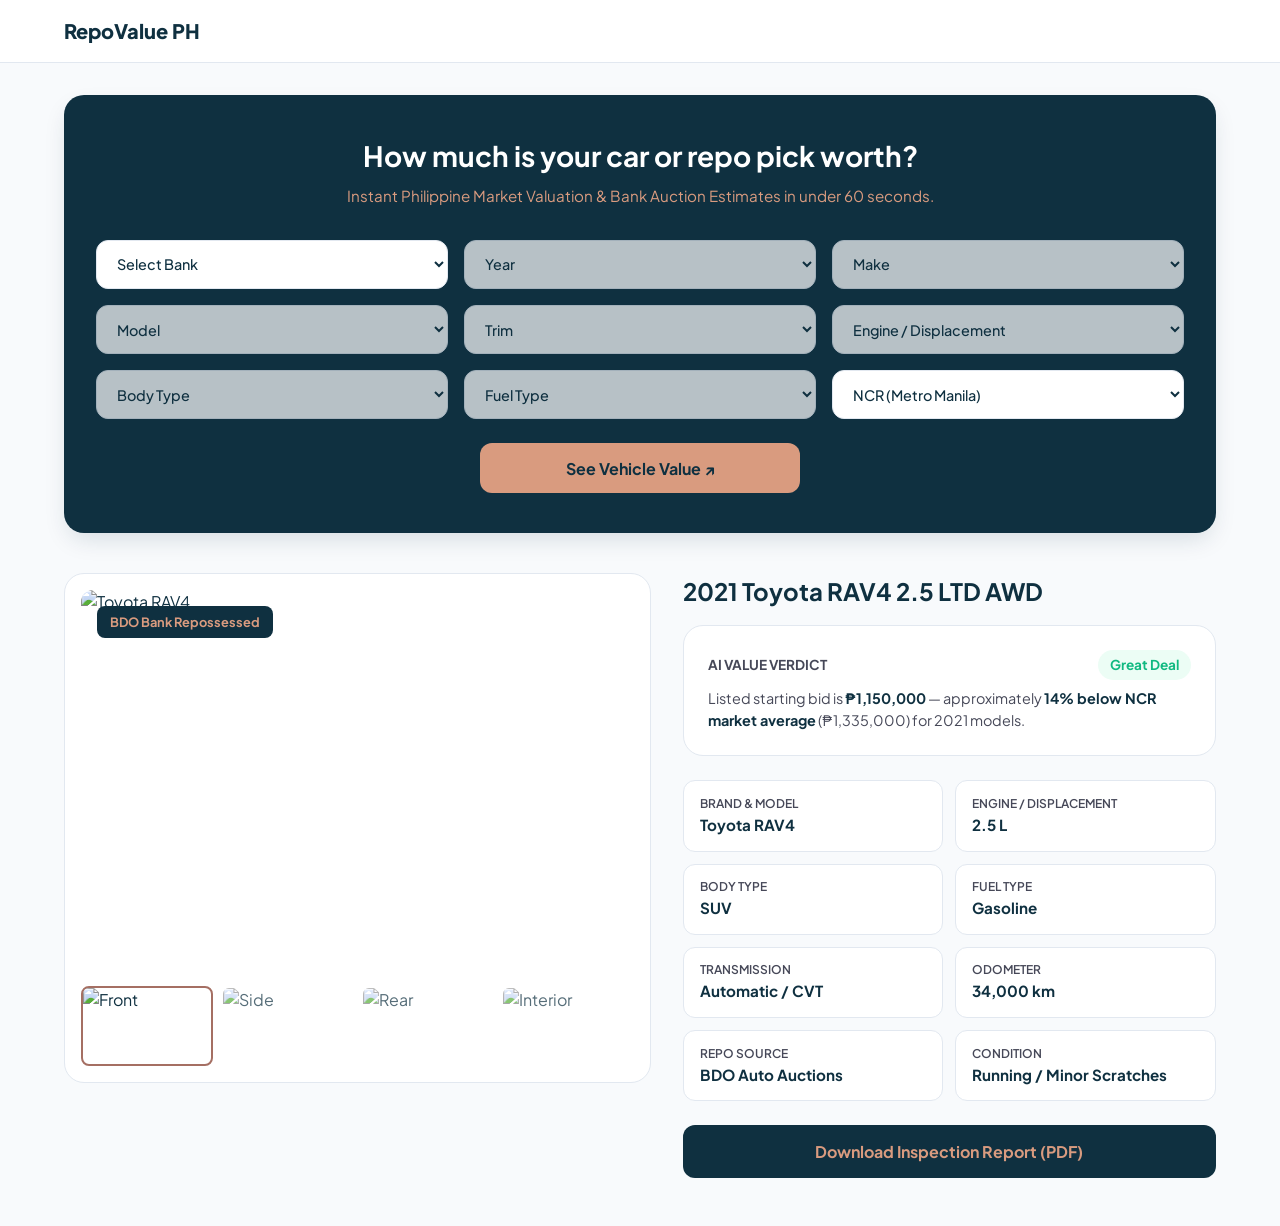
==== commit e2c56073: "Updated ui everything" ====
--- a/index.html
+++ b/index.html
@@ -17,7 +17,7 @@
       --accent-brown: #A56F63;
       --light-peach: #D99B7F;
       --bg-main: #F8FAFC;
-      git add -A --card-bg: #FFFFFF;
+      --card-bg: #FFFFFF;
       --success-green: #10B981;
       --success-bg: #ECFDF5;
     }
@@ -67,45 +67,18 @@
       cursor: pointer;
     }
 
-    .nav-links {
-      display: flex;
-      gap: 1.5rem;
-      align-items: center;
-      list-style: none;
-      font-size: 0.9rem;
-      font-weight: 600;
-      color: var(--slate-text);
-    }
-
-    .nav-item {
-      cursor: pointer;
-      transition: color 0.2s;
-    }
-
-    .nav-item:hover {
-      color: var(--primary-dark);
-    }
-
-    .badge-ai {
-      background-color: var(--primary-dark);
-      color: var(--light-peach);
-      padding: 0.2rem 0.5rem;
-      border-radius: 6px;
-      font-size: 0.75rem;
-      font-weight: 700;
-    }
-
     .hero-card {
       background-color: var(--primary-dark);
       color: #FFFFFF;
       border-radius: 1.25rem;
-      padding: 2rem;
+      padding: 2.5rem 2rem;
       margin-bottom: 2.5rem;
       box-shadow: 0 10px 25px -5px rgba(15, 48, 64, 0.15);
+      text-align: center;
     }
 
     .hero-card h1 {
-      font-size: 1.5rem;
+      font-size: 1.75rem;
       font-weight: 700;
       margin-bottom: 0.5rem;
     }
@@ -113,77 +86,64 @@
     .hero-card p {
       color: var(--light-peach);
       font-size: 0.95rem;
-      margin-bottom: 1.5rem;
-    }
-
-    .tabs {
+      margin-bottom: 2rem;
+    }
+
+    .appraisal-form {
       display: flex;
-      gap: 0.5rem;
-      border-bottom: 1px solid var(--slate-text);
-      margin-bottom: 1.5rem;
-    }
-
-    .tab-btn {
-      background: none;
-      border: none;
-      color: #CBD5E1;
-      padding: 0.5rem 1rem;
-      font-weight: 600;
-      cursor: pointer;
-      border-bottom: 3px solid transparent;
-    }
-
-    .tab-btn.active {
-      color: var(--light-peach);
-      border-bottom-color: var(--light-peach);
-    }
-
-    .appraisal-form {
+      flex-direction: column;
+      gap: 1.5rem;
+      align-items: center;
+      width: 100%;
+    }
+
+    .form-inputs-container {
       display: grid;
-      grid-template-columns: 1fr auto;
+      grid-template-columns: repeat(3, 1fr);
       gap: 1rem;
-    }
-
-    .form-inputs-container {
-      display: flex;
-      gap: 1rem;
-      flex: 1;
+      width: 100%;
     }
 
     .form-group {
-      flex: 1;
-    }
-
-    .form-group input,
+      width: 100%;
+    }
+
     .form-group select {
       width: 100%;
       padding: 0.85rem 1rem;
       border-radius: 0.75rem;
-      border: 1px solid var(--slate-text);
+      border: 1px solid var(--border-color);
       background: #FFF;
       font-weight: 500;
       font-size: 0.9rem;
+      color: var(--primary-dark);
+      outline: none;
     }
 
     .btn-submit {
       background-color: var(--light-peach);
       color: var(--primary-dark);
       border: none;
-      padding: 0.85rem 1.5rem;
+      padding: 0.9rem 2.5rem;
       border-radius: 0.75rem;
       font-weight: 700;
       cursor: pointer;
-      transition: opacity 0.2s;
+      transition: opacity 0.2s, transform 0.1s;
+      width: 100%;
+      max-width: 320px;
+      font-size: 1rem;
     }
 
     .btn-submit:hover {
-      opacity: 0.9;
+      opacity: 0.95;
+      transform: translateY(-1px);
     }
 
     .main-grid {
       display: grid;
       grid-template-columns: 1.1fr 1fr;
       gap: 2rem;
+      align-items: start;
     }
 
     .media-card {
@@ -246,25 +206,6 @@
       opacity: 1;
     }
 
-    .privacy-toast {
-      background-color: var(--card-bg);
-      border: 1px solid var(--border-color);
-      border-radius: 1rem;
-      padding: 1.25rem;
-      margin-top: 1.5rem;
-    }
-
-    .privacy-toast h4 {
-      font-size: 0.9rem;
-      color: var(--primary-dark);
-      margin-bottom: 0.25rem;
-    }
-
-    .privacy-toast p {
-      font-size: 0.8rem;
-      color: var(--slate-text);
-    }
-
     .ai-verdict-card {
       background-color: var(--card-bg);
       border: 1px solid var(--border-color);
@@ -281,16 +222,6 @@
       padding: 0.3rem 0.75rem;
       border-radius: 2rem;
       font-size: 0.85rem;
-    }
-
-    .badge-deal.warning {
-      background-color: #FEF3C7;
-      color: #D97706;
-    }
-
-    .badge-deal.danger {
-      background-color: #FEE2E2;
-      color: #DC2626;
     }
 
     .specs-grid {
@@ -335,18 +266,15 @@
       border-radius: 0.75rem;
       font-weight: 700;
       display: block;
-    }
-
-    .btn-secondary {
-      background-color: transparent;
-      border: 1px solid var(--slate-text);
-      color: var(--slate-text);
-      text-align: center;
-      padding: 0.85rem;
-      border-radius: 0.75rem;
-      font-weight: 600;
+      border: none;
       cursor: pointer;
       width: 100%;
+      font-size: 1rem;
+      transition: opacity 0.2s;
+    }
+
+    .btn-primary-source:hover {
+      opacity: 0.9;
     }
 
     /* Modals & Drawer */
@@ -417,71 +345,19 @@
       font-weight: 700;
     }
 
-    .drawer-overlay {
-      position: fixed;
-      top: 0;
-      left: 0;
-      width: 100%;
-      height: 100%;
-      background: rgba(0, 0, 0, 0.5);
-      opacity: 0;
-      pointer-events: none;
-      transition: opacity 0.3s;
-      z-index: 90;
-    }
-
-    .drawer-overlay.active {
-      opacity: 1;
-      pointer-events: auto;
-    }
-
-    .drawer {
-      position: fixed;
-      top: 0;
-      right: -400px;
-      width: 100%;
-      max-width: 380px;
-      height: 100%;
-      background: #FFF;
-      box-shadow: -5px 0 25px rgba(0, 0, 0, 0.15);
-      transition: right 0.3s ease-in-out;
-      z-index: 95;
-      padding: 2rem;
-      overflow-y: auto;
-    }
-
-    .drawer.active {
-      right: 0;
-    }
-
-    .drawer-item {
-      padding: 1rem;
-      border: 1px solid var(--border-color);
-      border-radius: 0.75rem;
-      margin-bottom: 1rem;
-      cursor: pointer;
-      transition: border-color 0.2s;
-    }
-
-    .drawer-item:hover {
-      border-color: var(--accent-brown);
-    }
-
     @media (max-width: 900px) {
       .main-grid {
         grid-template-columns: 1fr;
       }
 
-      .appraisal-form {
+      .form-inputs-container {
+        grid-template-columns: repeat(2, 1fr);
+      }
+    }
+
+    @media (max-width: 600px) {
+      .form-inputs-container {
         grid-template-columns: 1fr;
-      }
-
-      .form-inputs-container {
-        flex-direction: column;
-      }
-
-      .nav-links {
-        display: none;
       }
     }
   </style>
@@ -491,12 +367,6 @@
   <header>
     <div class="container nav-wrapper">
       <div class="logo">RepoValue PH</div>
-      <ul class="nav-links">
-        <li class="nav-item" id="btn-open-drawer">Browse Repos 📂</li>
-        <li class="nav-item">Valuation Tool</li>
-        <li class="nav-item">Auction Schedules</li>
-        <li><span class="badge-ai">AI Assistant NEW</span></li>
-      </ul>
     </div>
   </header>
 
@@ -504,22 +374,55 @@
     <section class="hero-card">
       <h1>How much is your car or repo pick worth?</h1>
       <p>Instant Philippine Market Valuation & Bank Auction Estimates in under 60 seconds.</p>
-      <div class="tabs">
-        <button class="tab-btn active" data-tab="plate">License Plate (LTO)</button>
-        <button class="tab-btn" data-tab="vin">VIN / Chassis No.</button>
-        <button class="tab-btn" data-tab="ymm">Year / Make / Model</button>
-      </div>
+
       <form class="appraisal-form" id="valuation-form">
         <div class="form-inputs-container" id="form-inputs">
           <div class="form-group">
-            <input type="text" id="plate-input" placeholder="Enter LTO Plate (e.g., NBL 4821)" required />
-          </div>
-          <div class="form-group">
-            <select id="region-select">
+            <select id="bank-select" required>
+              <option value="">Select Bank</option>
+            </select>
+          </div>
+          <div class="form-group">
+            <select id="year-select" disabled required>
+              <option value="">Year</option>
+            </select>
+          </div>
+          <div class="form-group">
+            <select id="make-select" disabled required>
+              <option value="">Make</option>
+            </select>
+          </div>
+          <div class="form-group">
+            <select id="model-select" disabled required>
+              <option value="">Model</option>
+            </select>
+          </div>
+          <div class="form-group">
+            <select id="trim-select" disabled required>
+              <option value="">Trim</option>
+            </select>
+          </div>
+          <div class="form-group">
+            <select id="engine-select" disabled required>
+              <option value="">Engine / Displacement</option>
+            </select>
+          </div>
+          <div class="form-group">
+            <select id="body-select" disabled required>
+              <option value="">Body Type</option>
+            </select>
+          </div>
+          <div class="form-group">
+            <select id="fuel-select" disabled required>
+              <option value="">Fuel Type</option>
+            </select>
+          </div>
+          <div class="form-group">
+            <select id="region-select" required>
               <option value="ncr">NCR (Metro Manila)</option>
+              <option value="pampanga">Pampanga / Central Luzon</option>
               <option value="cebu">Cebu / Visayas</option>
               <option value="davao">Davao / Mindanao</option>
-              <option value="pampanga">Pampanga / Central Luzon</option>
             </select>
           </div>
         </div>
@@ -546,12 +449,6 @@
               alt="Interior" />
           </div>
         </div>
-
-        <div class="privacy-toast">
-          <h4>Your Privacy & Data Source</h4>
-          <p>By using this tool, you consent to pulling verified PH vehicle market trends, registration coding data, and
-            bank bidding benchmarks.</p>
-        </div>
       </div>
 
       <div class="right-col">
@@ -571,12 +468,16 @@
         <div class="specs-grid">
           <div class="spec-item"><span class="spec-label">Brand & Model</span><span class="spec-value"
               id="spec-model">Toyota RAV4</span></div>
+          <div class="spec-item"><span class="spec-label">Engine / Displacement</span><span class="spec-value"
+              id="spec-engine">2.5 L</span></div>
+          <div class="spec-item"><span class="spec-label">Body Type</span><span class="spec-value"
+              id="spec-body">SUV</span></div>
+          <div class="spec-item"><span class="spec-label">Fuel Type</span><span class="spec-value"
+              id="spec-fuel">Gasoline</span></div>
           <div class="spec-item"><span class="spec-label">Transmission</span><span class="spec-value">Automatic /
               CVT</span></div>
           <div class="spec-item"><span class="spec-label">Odometer</span><span class="spec-value" id="spec-odo">34,000
               km</span></div>
-          <div class="spec-item"><span class="spec-label">Plate Ending & Coding</span><span class="spec-value"
-              id="coding-display">Ends in 1 (Monday)</span></div>
           <div class="spec-item"><span class="spec-label">Repo Source</span><span class="spec-value"
               id="spec-source">BDO Auto Auctions</span></div>
           <div class="spec-item"><span class="spec-label">Condition</span><span class="spec-value">Running / Minor
@@ -584,8 +485,7 @@
         </div>
 
         <div class="action-group">
-          <a href="#" class="btn-primary-source">View Original Bank Listing ↗</a>
-          <button class="btn-secondary" id="btn-report">Download Inspection Report (PDF)</button>
+          <button class="btn-primary-source" id="btn-report">Download Inspection Report (PDF)</button>
         </div>
       </div>
     </div>
@@ -599,72 +499,26 @@
         #BDO-88412</p>
 
       <div class="checklist-grid">
-        <div class="check-item"><span>1. Engine Compression & Fluid Check</span><span class="check-status">✓
-            PASSED</span></div>
-        <div class="check-item"><span>2. Transmission & Gear Engagement</span><span class="check-status">✓ PASSED</span>
-        </div>
-        <div class="check-item"><span>3. Chassis Structural Integrity</span><span class="check-status">✓ PASSED</span>
-        </div>
-        <div class="check-item"><span>4. Flood Level Waterline Test</span><span class="check-status">✓ CLEAN</span>
-        </div>
-        <div class="check-item"><span>5. Brake Pad & ABS Diagnostic</span><span class="check-status">✓ PASSED</span>
-        </div>
-        <div class="check-item"><span>6. Suspension & Underchassis</span><span class="check-status">✓ PASSED</span>
-        </div>
+        <div class="check-item"><span>1. Engine Compression & Fluid Check</span><span class="check-status">✓ PASSED</span></div>
+        <div class="check-item"><span>2. Transmission & Gear Engagement</span><span class="check-status">✓ PASSED</span></div>
+        <div class="check-item"><span>3. Chassis Structural Integrity</span><span class="check-status">✓ PASSED</span></div>
+        <div class="check-item"><span>4. Flood Level Waterline Test</span><span class="check-status">✓ CLEAN</span></div>
+        <div class="check-item"><span>5. Brake Pad & ABS Diagnostic</span><span class="check-status">✓ PASSED</span></div>
+        <div class="check-item"><span>6. Suspension & Underchassis</span><span class="check-status">✓ PASSED</span></div>
         <div class="check-item"><span>7. ECU Error Code Scan</span><span class="check-status">✓ CLEAR</span></div>
-        <div class="check-item"><span>8. Air Conditioning Compressor</span><span class="check-status">✓ PASSED</span>
-        </div>
-        <div class="check-item"><span>9. Exterior Paint & Panel Dents</span><span class="check-status"
-            style="color: #D97706;">⚠ MINOR SCRATCHES</span></div>
-        <div class="check-item"><span>10. LTO & HPG Verification</span><span class="check-status">✓ VERIFIED
-            CLEAR</span></div>
+        <div class="check-item"><span>8. Air Conditioning Compressor</span><span class="check-status">✓ PASSED</span></div>
+        <div class="check-item"><span>9. Exterior Paint & Panel Dents</span><span class="check-status" style="color: #D97706;">⚠ MINOR SCRATCHES</span></div>
+        <div class="check-item"><span>10. LTO & HPG Verification</span><span class="check-status">✓ VERIFIED CLEAR</span></div>
       </div>
 
-      <button class="btn-primary-source" style="width: 100%; border: none; cursor: pointer;" id="btn-download-sim">Print
-        / Save PDF Report</button>
+      <button class="btn-primary-source" style="width: 100%; border: none; cursor: pointer;" id="btn-download-sim">Print / Save PDF Report</button>
     </div>
   </div>
 
-  <div class="drawer-overlay" id="drawer-overlay"></div>
-  <div class="drawer" id="drawer">
-    <div style="display: flex; justify-content: space-between; align-items: center; margin-bottom: 1.5rem;">
-      <h3 style="font-size: 1.1rem;">Bank Repos Inventory</h3>
-      <button class="modal-close" id="btn-close-drawer" style="position: static;">&times;</button>
-    </div>
-    <div id="drawer-list">
-      <div class="drawer-item" data-title="2022 Mitsubishi Montero Sport GT" data-price="1,350,000"
-        data-bank="Metrobank Repossessed"
-        data-img="https://images.unsplash.com/photo-1533473359331-0135ef1b58bf?auto=format&fit=crop&w=600&q=80">
-        <strong style="display: block; font-size: 0.95rem;">2022 Mitsubishi Montero Sport</strong>
-        <span style="font-size: 0.8rem; color: var(--slate-text);">Metrobank • Starting Bid: ₱1,350,000</span>
-      </div>
-      <div class="drawer-item" data-title="2020 Ford Everest Titanium 4x2" data-price="1,080,000"
-        data-bank="Security Bank Repossessed"
-        data-img="https://images.unsplash.com/photo-1519641471654-76ce0107ad1b?auto=format&fit=crop&w=600&q=80">
-        <strong style="display: block; font-size: 0.95rem;">2020 Ford Everest Titanium</strong>
-        <span style="font-size: 0.8rem; color: var(--slate-text);">Security Bank • Starting Bid: ₱1,080,000</span>
-      </div>
-      <div class="drawer-item" data-title="2023 Nissan Navara VL 4x4" data-price="1,210,000"
-        data-bank="BDO Bank Repossessed"
-        data-img="https://images.unsplash.com/photo-1559416523-140ddc3d238c?auto=format&fit=crop&w=600&q=80">
-        <strong style="display: block; font-size: 0.95rem;">2023 Nissan Navara VL</strong>
-        <span style="font-size: 0.8rem; color: var(--slate-text);">BDO Auctions • Starting Bid: ₱1,210,000</span>
-      </div>
-    </div>
-  </div>
   <script>
     document.addEventListener('DOMContentLoaded', () => {
       let carDataset = [];
 
-      // Load external dataset.json converted from your Google Sheet
-      fetch('dataset.json')
-        .then(response => response.json())
-        .then(data => {
-          carDataset = data;
-        })
-        .catch(err => console.error('Error loading dataset.json:', err));
-
-      // Regional price multiplier matrix (NCR as baseline)
       const regionalFactors = {
         ncr: { multiplier: 1.0, label: "NCR (Baseline Market)" },
         pampanga: { multiplier: 0.97, label: "Central Luzon (-3% Market Variance)" },
@@ -672,78 +526,22 @@
         davao: { multiplier: 1.08, label: "Mindanao (+8% Freight/Demand Premium)" }
       };
 
-      const tabs = document.querySelectorAll('.tab-btn');
-      const inputsContainer = document.getElementById('form-inputs');
-      let currentTab = 'plate';
-
-      tabs.forEach(tab => {
-        tab.addEventListener('click', () => {
-          tabs.forEach(t => t.classList.remove('active'));
-          tab.classList.add('active');
-          currentTab = tab.getAttribute('data-tab');
-
-          if (currentTab === 'plate') renderPlateTab();
-          else if (currentTab === 'vin') renderVinTab();
-          else if (currentTab === 'ymm') renderYmmTab();
-        });
-      });
-
-      const getRegionSelectHTML = () => `
-      <div class="form-group">
-        <select id="region-select" required>
-          <option value="ncr">NCR (Metro Manila)</option>
-          <option value="pampanga">Pampanga / Central Luzon</option>
-          <option value="cebu">Cebu / Visayas</option>
-          <option value="davao">Davao / Mindanao</option>
-        </select>
-      </div>`;
-
-      function renderPlateTab() {
-        inputsContainer.innerHTML = `
-        <div class="form-group">
-          <input type="text" id="plate-input" placeholder="Enter LTO Plate (e.g., NBL 4821)" required />
-        </div>` + getRegionSelectHTML();
-      }
-
-      function renderVinTab() {
-        inputsContainer.innerHTML = `
-        <div class="form-group" style="flex: 2;">
-          <input type="text" id="vin-input" placeholder="Enter 17-Digit VIN or Chassis No." maxlength="17" required />
-        </div>` + getRegionSelectHTML();
-
-        const vinInput = document.getElementById('vin-input');
-        vinInput.addEventListener('input', (e) => {
-          e.target.value = e.target.value.toUpperCase().replace(/[^A-HJ-NPR-Z0-9]/g, '');
-        });
-      }
-
-      function renderYmmTab() {
-        inputsContainer.innerHTML = `
-        <div class="form-group">
-          <select id="bank-select" required><option value="">Select Bank</option></select>
-        </div>
-        <div class="form-group">
-          <select id="year-select" disabled required><option value="">Year</option></select>
-        </div>
-        <div class="form-group">
-          <select id="make-select" disabled required><option value="">Make</option></select>
-        </div>
-        <div class="form-group">
-          <select id="model-select" disabled required><option value="">Model</option></select>
-        </div>
-        <div class="form-group">
-          <select id="trim-select" disabled required><option value="">Trim</option></select>
-        </div>` + getRegionSelectHTML();
-
-        bindCascadingDropdowns();
-      }
-
-      // Normalized accessor helpers to guard against varying JSON key headers
+      fetch('dataset.json')
+        .then(response => response.json())
+        .then(data => {
+          carDataset = data;
+          bindCascadingDropdowns();
+        })
+        .catch(err => console.error('Error loading dataset.json:', err));
+
       const getBank = d => (d['Source'] || d['Repo Bank'] || d['Bank'] || d['bank'] || '').toString().trim();
       const getYear = d => (d['Year'] || d['year'] || '').toString().trim();
       const getMake = d => (d['Make / Brand'] || d['Make'] || d['Brand'] || d['make'] || '').toString().trim();
       const getModel = d => (d['Model'] || d['model'] || '').toString().trim();
       const getTrim = d => (d['Variant / Trim'] || d['Trim'] || d['Variant'] || d['trim'] || '').toString().trim();
+      const getEngine = d => (d['Engine / Displacement'] || d['Engine'] || d['Displacement'] || d['engine'] || '').toString().trim();
+      const getBodyType = d => (d['Body Type'] || d['Body'] || d['body_type'] || d['body'] || '').toString().trim();
+      const getFuelType = d => (d['Fuel Type'] || d['Fuel'] || d['fuel_type'] || d['fuel'] || '').toString().trim();
       const getPrice = d => parseFloat(d['Listing / Bid Price ()'] || d['Price'] || d['Asking Price'] || d['Repo Price'] || 0);
 
       function bindCascadingDropdowns() {
@@ -752,22 +550,24 @@
         const makeSelect = document.getElementById('make-select');
         const modelSelect = document.getElementById('model-select');
         const trimSelect = document.getElementById('trim-select');
-
-        // Populate unique Banks
+        const engineSelect = document.getElementById('engine-select');
+        const bodySelect = document.getElementById('body-select');
+        const fuelSelect = document.getElementById('fuel-select');
+
+        if (!bankSelect) return;
+
         const uniqueBanks = [...new Set(carDataset.map(getBank))].filter(Boolean).sort();
         populateSelect(bankSelect, uniqueBanks, 'Select Bank');
 
-        // 1. Bank Change -> Populate Years
         bankSelect.addEventListener('change', () => {
           const selectedBank = bankSelect.value.trim();
           const filtered = carDataset.filter(d => getBank(d) === selectedBank);
           const years = [...new Set(filtered.map(getYear))].filter(Boolean).sort((a, b) => b - a);
 
           populateSelect(yearSelect, years, 'Year');
-          resetSelects([makeSelect, modelSelect, trimSelect]);
-        });
-
-        // 2. Year Change -> Populate Makes
+          resetSelects([makeSelect, modelSelect, trimSelect, engineSelect, bodySelect, fuelSelect]);
+        });
+
         yearSelect.addEventListener('change', () => {
           const selectedBank = bankSelect.value.trim();
           const selectedYear = yearSelect.value.trim();
@@ -779,10 +579,9 @@
           const makes = [...new Set(filtered.map(getMake))].filter(Boolean).sort();
 
           populateSelect(makeSelect, makes, 'Make');
-          resetSelects([modelSelect, trimSelect]);
-        });
-
-        // 3. Make Change -> Populate Models
+          resetSelects([modelSelect, trimSelect, engineSelect, bodySelect, fuelSelect]);
+        });
+
         makeSelect.addEventListener('change', () => {
           const selectedBank = bankSelect.value.trim();
           const selectedYear = yearSelect.value.trim();
@@ -796,10 +595,9 @@
           const models = [...new Set(filtered.map(getModel))].filter(Boolean).sort();
 
           populateSelect(modelSelect, models, 'Model');
-          resetSelects([trimSelect]);
-        });
-
-        // 4. Model Change -> Populate Trims
+          resetSelects([trimSelect, engineSelect, bodySelect, fuelSelect]);
+        });
+
         modelSelect.addEventListener('change', () => {
           const selectedBank = bankSelect.value.trim();
           const selectedYear = yearSelect.value.trim();
@@ -815,6 +613,72 @@
           const trims = [...new Set(filtered.map(getTrim))].filter(Boolean).sort();
 
           populateSelect(trimSelect, trims, 'Trim');
+          resetSelects([engineSelect, bodySelect, fuelSelect]);
+        });
+
+        trimSelect.addEventListener('change', () => {
+          const selectedBank = bankSelect.value.trim();
+          const selectedYear = yearSelect.value.trim();
+          const selectedMake = makeSelect.value.trim();
+          const selectedModel = modelSelect.value.trim();
+          const selectedTrim = trimSelect.value.trim();
+
+          const filtered = carDataset.filter(d =>
+            getBank(d) === selectedBank &&
+            getYear(d) === selectedYear &&
+            getMake(d) === selectedMake &&
+            getModel(d) === selectedModel &&
+            getTrim(d) === selectedTrim
+          );
+          const engines = [...new Set(filtered.map(getEngine))].filter(Boolean).sort();
+
+          populateSelect(engineSelect, engines, 'Engine / Displacement');
+          resetSelects([bodySelect, fuelSelect]);
+        });
+
+        engineSelect.addEventListener('change', () => {
+          const selectedBank = bankSelect.value.trim();
+          const selectedYear = yearSelect.value.trim();
+          const selectedMake = makeSelect.value.trim();
+          const selectedModel = modelSelect.value.trim();
+          const selectedTrim = trimSelect.value.trim();
+          const selectedEngine = engineSelect.value.trim();
+
+          const filtered = carDataset.filter(d =>
+            getBank(d) === selectedBank &&
+            getYear(d) === selectedYear &&
+            getMake(d) === selectedMake &&
+            getModel(d) === selectedModel &&
+            getTrim(d) === selectedTrim &&
+            getEngine(d) === selectedEngine
+          );
+          const bodies = [...new Set(filtered.map(getBodyType))].filter(Boolean).sort();
+
+          populateSelect(bodySelect, bodies, 'Body Type');
+          resetSelects([fuelSelect]);
+        });
+
+        bodySelect.addEventListener('change', () => {
+          const selectedBank = bankSelect.value.trim();
+          const selectedYear = yearSelect.value.trim();
+          const selectedMake = makeSelect.value.trim();
+          const selectedModel = modelSelect.value.trim();
+          const selectedTrim = trimSelect.value.trim();
+          const selectedEngine = engineSelect.value.trim();
+          const selectedBody = bodySelect.value.trim();
+
+          const filtered = carDataset.filter(d =>
+            getBank(d) === selectedBank &&
+            getYear(d) === selectedYear &&
+            getMake(d) === selectedMake &&
+            getModel(d) === selectedModel &&
+            getTrim(d) === selectedTrim &&
+            getEngine(d) === selectedEngine &&
+            getBodyType(d) === selectedBody
+          );
+          const fuels = [...new Set(filtered.map(getFuelType))].filter(Boolean).sort();
+
+          populateSelect(fuelSelect, fuels, 'Fuel Type');
         });
       }
 
@@ -833,23 +697,7 @@
         });
       }
 
-      function parseLTOCoding(str) {
-        const match = str.match(/\d/g);
-        if (!match) return 'Ends in 1 (Monday)';
-        const lastDigit = parseInt(match[match.length - 1], 10);
-        const days = {
-          1: 'Ends in 1 (Monday)', 2: 'Ends in 2 (Monday)',
-          3: 'Ends in 3 (Tuesday)', 4: 'Ends in 4 (Tuesday)',
-          5: 'Ends in 5 (Wednesday)', 6: 'Ends in 6 (Wednesday)',
-          7: 'Ends in 7 (Thursday)', 8: 'Ends in 8 (Thursday)',
-          9: 'Ends in 9 (Friday)', 0: 'Ends in 0 (Friday)'
-        };
-        return days[lastDigit] || 'Ends in 1 (Monday)';
-      }
-
-      // --- Dynamic Pricing Engine ---
       const valuationForm = document.getElementById('valuation-form');
-      const codingDisplay = document.getElementById('coding-display');
       const verdictText = document.getElementById('verdict-text');
 
       valuationForm.addEventListener('submit', (e) => {
@@ -860,58 +708,50 @@
         const regionKey = document.getElementById('region-select').value;
         const regionData = regionalFactors[regionKey] || regionalFactors.ncr;
 
-        if (currentTab === 'plate') {
-          const plateVal = document.getElementById('plate-input').value;
-          codingDisplay.innerText = parseLTOCoding(plateVal);
-          titleString = "2021 Toyota RAV4 2.5 LTD AWD";
-        } else if (currentTab === 'vin') {
-          const vinVal = document.getElementById('vin-input').value;
-          if (vinVal.length < 17) {
-            alert("Please enter a valid 17-digit VIN.");
-            return;
-          }
-          codingDisplay.innerText = 'Verified via VIN Chassis';
-          titleString = "2021 Toyota RAV4 2.5 LTD AWD";
-        } else if (currentTab === 'ymm') {
-          const bank = document.getElementById('bank-select').value.trim();
-          const year = document.getElementById('year-select').value.trim();
-          const make = document.getElementById('make-select').value.trim();
-          const model = document.getElementById('model-select').value.trim();
-          const trim = document.getElementById('trim-select').value.trim();
-
-          // 1. Validation Safeguard: Require selection before evaluation
-          if (!bank || !year || !make || !model) {
-            alert("Please complete selecting the Bank, Year, Make, and Model before evaluating.");
-            return;
-          }
-
-          // 2. Search dataset for exact configuration match
-          const foundItems = carDataset.filter(d =>
-            getBank(d) === bank &&
-            getYear(d) === year &&
-            getMake(d) === make &&
-            getModel(d) === model
-          );
-
-          if (!foundItems || foundItems.length === 0) {
-            alert("No matching vehicle found in the dataset for this exact configuration.");
-            return;
-          }
-
-          // 3. Extract exact price from dataset item
-          const item = foundItems[0];
-          baseMarketPrice = getPrice(item) || 1200000;
-
-          titleString = `${year} ${make} ${model} ${trim}`.trim();
-          codingDisplay.innerText = 'Select Plate for Coding';
+        const bank = document.getElementById('bank-select').value.trim();
+        const year = document.getElementById('year-select').value.trim();
+        const make = document.getElementById('make-select').value.trim();
+        const model = document.getElementById('model-select').value.trim();
+        const trim = document.getElementById('trim-select').value.trim();
+        const engine = document.getElementById('engine-select').value.trim();
+        const body = document.getElementById('body-select').value.trim();
+        const fuel = document.getElementById('fuel-select').value.trim();
+
+        if (!bank || !year || !make || !model || !trim || !engine || !body || !fuel) {
+          alert("Please complete all dropdown selections before evaluating.");
+          return;
         }
+
+        const foundItems = carDataset.filter(d =>
+          getBank(d) === bank &&
+          getYear(d) === year &&
+          getMake(d) === make &&
+          getModel(d) === model &&
+          getTrim(d) === trim &&
+          getEngine(d) === engine &&
+          getBodyType(d) === body &&
+          getFuelType(d) === fuel
+        );
+
+        if (!foundItems || foundItems.length === 0) {
+          alert("No matching vehicle found in the dataset for this exact configuration.");
+          return;
+        }
+
+        const item = foundItems[0];
+        baseMarketPrice = getPrice(item) || 1200000;
+
+        titleString = `${year} ${make} ${model} ${trim}`.trim();
 
         const localizedMarketPrice = Math.round(baseMarketPrice * regionData.multiplier);
         const startingBid = 1150000;
         const percentageBelow = Math.round(((localizedMarketPrice - startingBid) / localizedMarketPrice) * 100);
 
         document.getElementById('car-title').innerText = titleString;
-        document.getElementById('spec-model').innerText = titleString.split(' ').slice(1, 3).join(' ');
+        document.getElementById('spec-model').innerText = `${make} ${model}`;
+        document.getElementById('spec-engine').innerText = engine;
+        document.getElementById('spec-body').innerText = body;
+        document.getElementById('spec-fuel').innerText = fuel;
 
         verdictText.innerHTML = `Listed starting bid is <strong style="color: var(--primary-dark);">₱${startingBid.toLocaleString()}</strong> — approximately <strong style="color: var(--primary-dark);">${percentageBelow}% below average</strong> based on local market data in <strong>${regionData.label}</strong> (Est. Value: ₱${localizedMarketPrice.toLocaleString()}).`;
 
@@ -919,7 +759,6 @@
         setTimeout(() => { document.getElementById('verdict-box').style.borderColor = 'var(--border-color)'; }, 1000);
       });
 
-      // Modals & UI Handlers
       const mainImg = document.getElementById('main-car-img');
       document.querySelectorAll('#gallery img').forEach(thumb => {
         thumb.addEventListener('click', () => {
@@ -936,19 +775,8 @@
       const modal = document.getElementById('report-modal');
       document.getElementById('btn-report').addEventListener('click', () => modal.classList.add('active'));
       document.getElementById('btn-close-modal').addEventListener('click', () => modal.classList.remove('active'));
-
-      const drawer = document.getElementById('drawer');
-      const drawerOverlay = document.getElementById('drawer-overlay');
-      const toggleDrawer = (open) => {
-        drawer.classList.toggle('active', open);
-        drawerOverlay.classList.toggle('active', open);
-      };
-      document.getElementById('btn-open-drawer').addEventListener('click', () => toggleDrawer(true));
-      document.getElementById('btn-close-drawer').addEventListener('click', () => toggleDrawer(false));
-      drawerOverlay.addEventListener('click', () => toggleDrawer(false));
     });
   </script>
-
 </body>
 
 </html>
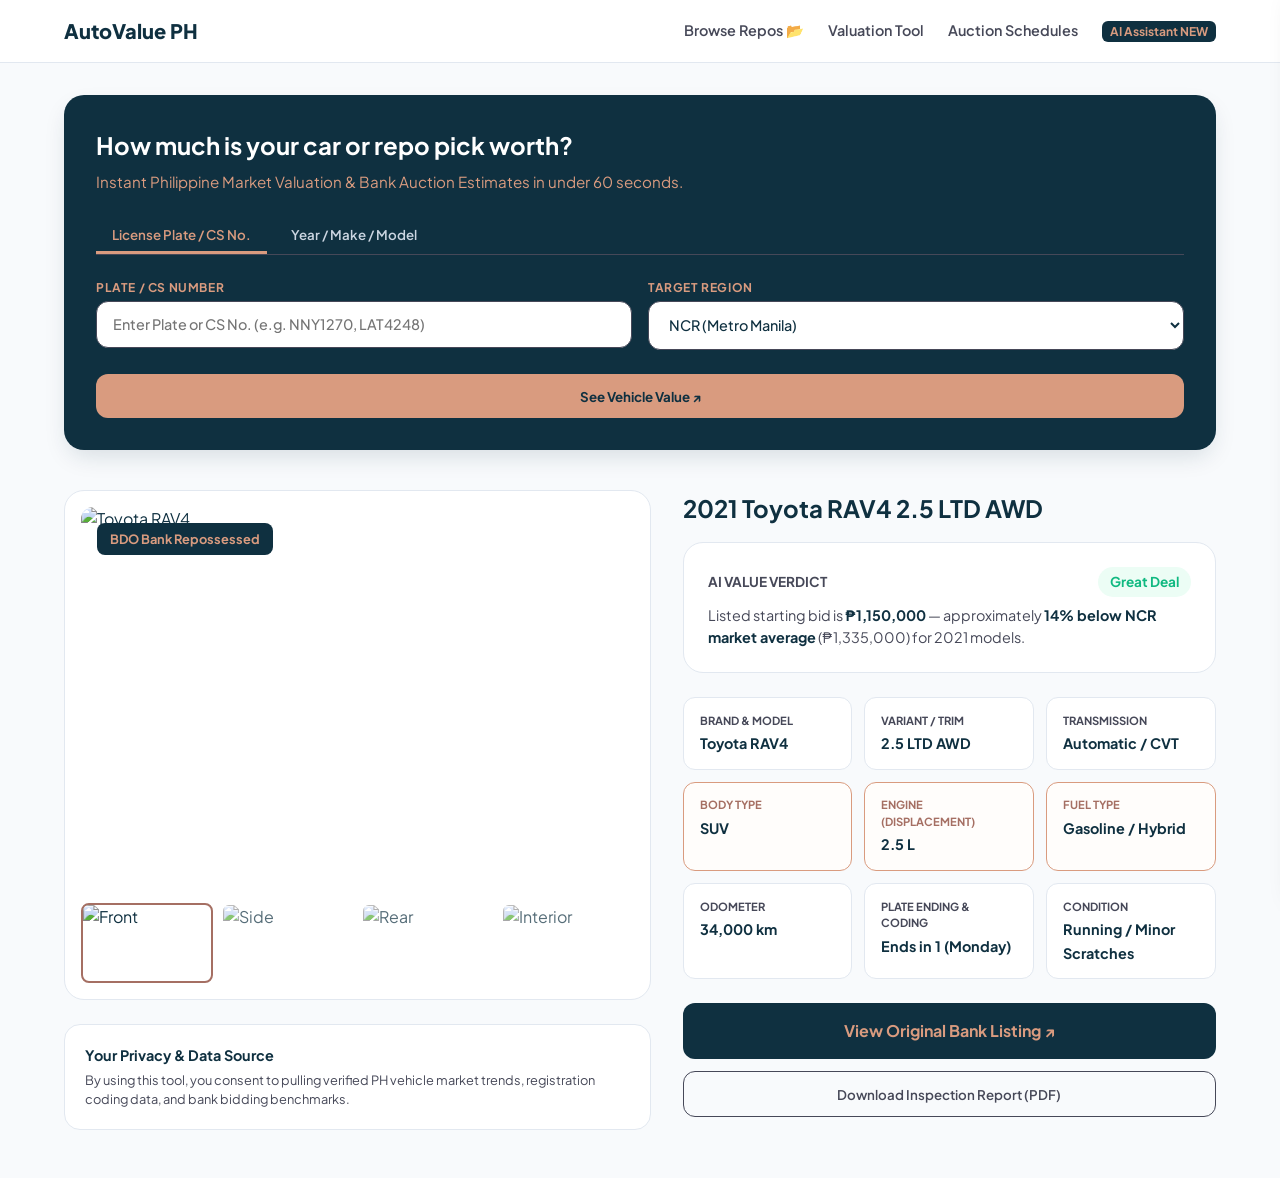
==== commit 862a620e: "Add app.py backend and random_forest_autovalue_model.pkl" ====
--- a/index.html
+++ b/index.html
@@ -4,7 +4,7 @@
 <head>
   <meta charset="UTF-8" />
   <meta name="viewport" content="width=device-width, initial-scale=1.0" />
-  <title>2021 Toyota RAV4 2.5 LTD AWD | RepoValue PH</title>
+  <title>AutoValue PH | Bank Repossessed Vehicle Valuation</title>
   <link rel="preconnect" href="https://fonts.googleapis.com">
   <link rel="preconnect" href="https://fonts.gstatic.com" crossorigin>
   <link href="https://fonts.googleapis.com/css2?family=Plus+Jakarta+Sans:wght@400;500;600;700;800&display=swap"
@@ -67,18 +67,45 @@
       cursor: pointer;
     }
 
+    .nav-links {
+      display: flex;
+      gap: 1.5rem;
+      align-items: center;
+      list-style: none;
+      font-size: 0.9rem;
+      font-weight: 600;
+      color: var(--slate-text);
+    }
+
+    .nav-item {
+      cursor: pointer;
+      transition: color 0.2s;
+    }
+
+    .nav-item:hover {
+      color: var(--primary-dark);
+    }
+
+    .badge-ai {
+      background-color: var(--primary-dark);
+      color: var(--light-peach);
+      padding: 0.2rem 0.5rem;
+      border-radius: 6px;
+      font-size: 0.75rem;
+      font-weight: 700;
+    }
+
     .hero-card {
       background-color: var(--primary-dark);
       color: #FFFFFF;
       border-radius: 1.25rem;
-      padding: 2.5rem 2rem;
+      padding: 2rem;
       margin-bottom: 2.5rem;
       box-shadow: 0 10px 25px -5px rgba(15, 48, 64, 0.15);
-      text-align: center;
     }
 
     .hero-card h1 {
-      font-size: 1.75rem;
+      font-size: 1.5rem;
       font-weight: 700;
       margin-bottom: 0.5rem;
     }
@@ -86,64 +113,99 @@
     .hero-card p {
       color: var(--light-peach);
       font-size: 0.95rem;
-      margin-bottom: 2rem;
+      margin-bottom: 1.5rem;
+    }
+
+    .tabs {
+      display: flex;
+      gap: 0.5rem;
+      border-bottom: 1px solid var(--slate-text);
+      margin-bottom: 1.5rem;
+    }
+
+    .tab-btn {
+      background: none;
+      border: none;
+      color: #CBD5E1;
+      padding: 0.5rem 1rem;
+      font-weight: 600;
+      cursor: pointer;
+      border-bottom: 3px solid transparent;
+    }
+
+    .tab-btn.active {
+      color: var(--light-peach);
+      border-bottom-color: var(--light-peach);
     }
 
     .appraisal-form {
       display: flex;
       flex-direction: column;
-      gap: 1.5rem;
-      align-items: center;
-      width: 100%;
+      gap: 1rem;
     }
 
     .form-inputs-container {
       display: grid;
-      grid-template-columns: repeat(3, 1fr);
+      grid-template-columns: repeat(auto-fit, minmax(200px, 1fr));
       gap: 1rem;
       width: 100%;
     }
 
     .form-group {
-      width: 100%;
-    }
-
+      display: flex;
+      flex-direction: column;
+      gap: 0.25rem;
+    }
+
+    .form-label {
+      font-size: 0.75rem;
+      font-weight: 700;
+      color: var(--light-peach);
+      text-transform: uppercase;
+      letter-spacing: 0.05em;
+    }
+
+    .form-group input,
     .form-group select {
       width: 100%;
       padding: 0.85rem 1rem;
       border-radius: 0.75rem;
-      border: 1px solid var(--border-color);
+      border: 1px solid var(--slate-text);
       background: #FFF;
       font-weight: 500;
       font-size: 0.9rem;
       color: var(--primary-dark);
-      outline: none;
+    }
+
+    .form-group input:disabled,
+    .form-group select:disabled {
+      background-color: #E2E8F0;
+      cursor: not-allowed;
+      opacity: 0.7;
     }
 
     .btn-submit {
       background-color: var(--light-peach);
       color: var(--primary-dark);
       border: none;
-      padding: 0.9rem 2.5rem;
+      padding: 0.85rem 1.5rem;
       border-radius: 0.75rem;
       font-weight: 700;
       cursor: pointer;
-      transition: opacity 0.2s, transform 0.1s;
+      transition: opacity 0.2s;
+      margin-top: 0.5rem;
+      align-self: flex-end;
       width: 100%;
-      max-width: 320px;
-      font-size: 1rem;
     }
 
     .btn-submit:hover {
-      opacity: 0.95;
-      transform: translateY(-1px);
+      opacity: 0.9;
     }
 
     .main-grid {
       display: grid;
       grid-template-columns: 1.1fr 1fr;
       gap: 2rem;
-      align-items: start;
     }
 
     .media-card {
@@ -206,6 +268,25 @@
       opacity: 1;
     }
 
+    .privacy-toast {
+      background-color: var(--card-bg);
+      border: 1px solid var(--border-color);
+      border-radius: 1rem;
+      padding: 1.25rem;
+      margin-top: 1.5rem;
+    }
+
+    .privacy-toast h4 {
+      font-size: 0.9rem;
+      color: var(--primary-dark);
+      margin-bottom: 0.25rem;
+    }
+
+    .privacy-toast p {
+      font-size: 0.8rem;
+      color: var(--slate-text);
+    }
+
     .ai-verdict-card {
       background-color: var(--card-bg);
       border: 1px solid var(--border-color);
@@ -224,9 +305,19 @@
       font-size: 0.85rem;
     }
 
+    .badge-deal.warning {
+      background-color: #FEF3C7;
+      color: #D97706;
+    }
+
+    .badge-deal.danger {
+      background-color: #FEE2E2;
+      color: #DC2626;
+    }
+
     .specs-grid {
       display: grid;
-      grid-template-columns: repeat(2, 1fr);
+      grid-template-columns: repeat(3, 1fr);
       gap: 0.75rem;
       margin-bottom: 1.5rem;
     }
@@ -238,16 +329,22 @@
       border-radius: 0.75rem;
     }
 
+    .spec-item.highlight-spec {
+      border-color: var(--light-peach);
+      background-color: #FFFDFB;
+    }
+
     .spec-label {
-      font-size: 0.75rem;
+      font-size: 0.7rem;
       color: var(--slate-text);
       text-transform: uppercase;
-      font-weight: 600;
+      font-weight: 700;
       display: block;
+      margin-bottom: 0.15rem;
     }
 
     .spec-value {
-      font-size: 0.95rem;
+      font-size: 0.9rem;
       font-weight: 700;
       color: var(--primary-dark);
     }
@@ -266,18 +363,20 @@
       border-radius: 0.75rem;
       font-weight: 700;
       display: block;
-      border: none;
+    }
+
+    .btn-secondary {
+      background-color: transparent;
+      border: 1px solid var(--slate-text);
+      color: var(--slate-text);
+      text-align: center;
+      padding: 0.85rem;
+      border-radius: 0.75rem;
+      font-weight: 600;
       cursor: pointer;
       width: 100%;
-      font-size: 1rem;
-      transition: opacity 0.2s;
-    }
-
-    .btn-primary-source:hover {
-      opacity: 0.9;
-    }
-
-    /* Modals & Drawer */
+    }
+
     .modal-overlay {
       position: fixed;
       top: 0;
@@ -345,19 +444,67 @@
       font-weight: 700;
     }
 
+    .drawer-overlay {
+      position: fixed;
+      top: 0;
+      left: 0;
+      width: 100%;
+      height: 100%;
+      background: rgba(0, 0, 0, 0.5);
+      opacity: 0;
+      pointer-events: none;
+      transition: opacity 0.3s;
+      z-index: 90;
+    }
+
+    .drawer-overlay.active {
+      opacity: 1;
+      pointer-events: auto;
+    }
+
+    .drawer {
+      position: fixed;
+      top: 0;
+      right: -400px;
+      width: 100%;
+      max-width: 380px;
+      height: 100%;
+      background: #FFF;
+      box-shadow: -5px 0 25px rgba(0, 0, 0, 0.15);
+      transition: right 0.3s ease-in-out;
+      z-index: 95;
+      padding: 2rem;
+      overflow-y: auto;
+    }
+
+    .drawer.active {
+      right: 0;
+    }
+
+    .drawer-item {
+      padding: 1rem;
+      border: 1px solid var(--border-color);
+      border-radius: 0.75rem;
+      margin-bottom: 1rem;
+      cursor: pointer;
+      transition: border-color 0.2s;
+    }
+
+    .drawer-item:hover {
+      border-color: var(--accent-brown);
+    }
+
     @media (max-width: 900px) {
       .main-grid {
         grid-template-columns: 1fr;
       }
 
-      .form-inputs-container {
+      .specs-grid {
         grid-template-columns: repeat(2, 1fr);
       }
-    }
-
-    @media (max-width: 600px) {
-      .form-inputs-container {
-        grid-template-columns: 1fr;
+
+      .nav-links {
+        display: none;
       }
     }
   </style>
@@ -366,7 +513,13 @@
 <body>
   <header>
     <div class="container nav-wrapper">
-      <div class="logo">RepoValue PH</div>
+      <div class="logo">AutoValue PH</div>
+      <ul class="nav-links">
+        <li class="nav-item" id="btn-open-drawer">Browse Repos 📂</li>
+        <li class="nav-item">Valuation Tool</li>
+        <li class="nav-item">Auction Schedules</li>
+        <li><span class="badge-ai">AI Assistant NEW</span></li>
+      </ul>
     </div>
   </header>
 
@@ -375,54 +528,24 @@
       <h1>How much is your car or repo pick worth?</h1>
       <p>Instant Philippine Market Valuation & Bank Auction Estimates in under 60 seconds.</p>
 
+      <div class="tabs">
+        <button class="tab-btn active" data-tab="plate">License Plate / CS No.</button>
+        <button class="tab-btn" data-tab="ymm">Year / Make / Model</button>
+      </div>
+
       <form class="appraisal-form" id="valuation-form">
         <div class="form-inputs-container" id="form-inputs">
           <div class="form-group">
-            <select id="bank-select" required>
-              <option value="">Select Bank</option>
-            </select>
+            <label class="form-label">Plate / CS Number</label>
+            <input type="text" id="plate-input" placeholder="Enter Plate or CS No. (e.g. NNY1270, LAT4248)" required />
           </div>
           <div class="form-group">
-            <select id="year-select" disabled required>
-              <option value="">Year</option>
-            </select>
-          </div>
-          <div class="form-group">
-            <select id="make-select" disabled required>
-              <option value="">Make</option>
-            </select>
-          </div>
-          <div class="form-group">
-            <select id="model-select" disabled required>
-              <option value="">Model</option>
-            </select>
-          </div>
-          <div class="form-group">
-            <select id="trim-select" disabled required>
-              <option value="">Trim</option>
-            </select>
-          </div>
-          <div class="form-group">
-            <select id="engine-select" disabled required>
-              <option value="">Engine / Displacement</option>
-            </select>
-          </div>
-          <div class="form-group">
-            <select id="body-select" disabled required>
-              <option value="">Body Type</option>
-            </select>
-          </div>
-          <div class="form-group">
-            <select id="fuel-select" disabled required>
-              <option value="">Fuel Type</option>
-            </select>
-          </div>
-          <div class="form-group">
-            <select id="region-select" required>
+            <label class="form-label">Target Region</label>
+            <select id="region-select">
               <option value="ncr">NCR (Metro Manila)</option>
-              <option value="pampanga">Pampanga / Central Luzon</option>
               <option value="cebu">Cebu / Visayas</option>
               <option value="davao">Davao / Mindanao</option>
+              <option value="pampanga">Pampanga / Central Luzon</option>
             </select>
           </div>
         </div>
@@ -449,6 +572,11 @@
               alt="Interior" />
           </div>
         </div>
+
+        <div class="privacy-toast">
+          <h4>Your Privacy & Data Source</h4>
+          <p>By using this tool, you consent to pulling verified PH vehicle market trends, registration coding data, and bank bidding benchmarks.</p>
+        </div>
       </div>
 
       <div class="right-col">
@@ -460,32 +588,54 @@
           </div>
           <p style="font-size: 0.9rem; color: var(--slate-text);" id="verdict-text">
             Listed starting bid is <strong style="color: var(--primary-dark);">₱1,150,000</strong> — approximately
-            <strong style="color: var(--primary-dark);">14% below NCR market average</strong> (₱1,335,000) for 2021
-            models.
+            <strong style="color: var(--primary-dark);">14% below NCR market average</strong> (₱1,335,000) for 2021 models.
           </p>
         </div>
 
         <div class="specs-grid">
-          <div class="spec-item"><span class="spec-label">Brand & Model</span><span class="spec-value"
-              id="spec-model">Toyota RAV4</span></div>
-          <div class="spec-item"><span class="spec-label">Engine / Displacement</span><span class="spec-value"
-              id="spec-engine">2.5 L</span></div>
-          <div class="spec-item"><span class="spec-label">Body Type</span><span class="spec-value"
-              id="spec-body">SUV</span></div>
-          <div class="spec-item"><span class="spec-label">Fuel Type</span><span class="spec-value"
-              id="spec-fuel">Gasoline</span></div>
-          <div class="spec-item"><span class="spec-label">Transmission</span><span class="spec-value">Automatic /
-              CVT</span></div>
-          <div class="spec-item"><span class="spec-label">Odometer</span><span class="spec-value" id="spec-odo">34,000
-              km</span></div>
-          <div class="spec-item"><span class="spec-label">Repo Source</span><span class="spec-value"
-              id="spec-source">BDO Auto Auctions</span></div>
-          <div class="spec-item"><span class="spec-label">Condition</span><span class="spec-value">Running / Minor
-              Scratches</span></div>
+          <div class="spec-item">
+            <span class="spec-label">Brand & Model</span>
+            <span class="spec-value" id="spec-model">Toyota RAV4</span>
+          </div>
+          <div class="spec-item">
+            <span class="spec-label">Variant / Trim</span>
+            <span class="spec-value" id="spec-trim">2.5 LTD AWD</span>
+          </div>
+          <div class="spec-item">
+            <span class="spec-label">Transmission</span>
+            <span class="spec-value" id="spec-transmission">Automatic / CVT</span>
+          </div>
+
+          <div class="spec-item highlight-spec">
+            <span class="spec-label" style="color: var(--accent-brown);">Body Type</span>
+            <span class="spec-value" id="spec-body-type">SUV</span>
+          </div>
+          <div class="spec-item highlight-spec">
+            <span class="spec-label" style="color: var(--accent-brown);">Engine (Displacement)</span>
+            <span class="spec-value" id="spec-engine">2.5 L</span>
+          </div>
+          <div class="spec-item highlight-spec">
+            <span class="spec-label" style="color: var(--accent-brown);">Fuel Type</span>
+            <span class="spec-value" id="spec-fuel">Gasoline / Hybrid</span>
+          </div>
+
+          <div class="spec-item">
+            <span class="spec-label">Odometer</span>
+            <span class="spec-value" id="spec-odo">34,000 km</span>
+          </div>
+          <div class="spec-item">
+            <span class="spec-label">Plate Ending & Coding</span>
+            <span class="spec-value" id="coding-display">Ends in 1 (Monday)</span>
+          </div>
+          <div class="spec-item">
+            <span class="spec-label">Condition</span>
+            <span class="spec-value">Running / Minor Scratches</span>
+          </div>
         </div>
 
         <div class="action-group">
-          <button class="btn-primary-source" id="btn-report">Download Inspection Report (PDF)</button>
+          <a href="#" class="btn-primary-source">View Original Bank Listing ↗</a>
+          <button class="btn-secondary" id="btn-report">Download Inspection Report (PDF)</button>
         </div>
       </div>
     </div>
@@ -495,8 +645,7 @@
     <div class="modal-card">
       <button class="modal-close" id="btn-close-modal">&times;</button>
       <h3 style="margin-bottom: 0.5rem;">10-Point Technical Inspection</h3>
-      <p style="font-size: 0.85rem; color: var(--slate-text);" id="modal-subtitle">RepoValue PH Verified Report • Unit
-        #BDO-88412</p>
+      <p style="font-size: 0.85rem; color: var(--slate-text);" id="modal-subtitle">AutoValue PH Verified Report • Unit #BDO-88412</p>
 
       <div class="checklist-grid">
         <div class="check-item"><span>1. Engine Compression & Fluid Check</span><span class="check-status">✓ PASSED</span></div>
@@ -515,9 +664,44 @@
     </div>
   </div>
 
+  <div class="drawer-overlay" id="drawer-overlay"></div>
+  <div class="drawer" id="drawer">
+    <div style="display: flex; justify-content: space-between; align-items: center; margin-bottom: 1.5rem;">
+      <h3 style="font-size: 1.1rem;">Bank Repos Inventory</h3>
+      <button class="modal-close" id="btn-close-drawer" style="position: static;">&times;</button>
+    </div>
+    <div id="drawer-list">
+      <div class="drawer-item" data-title="2022 Mitsubishi Montero Sport GT" data-price="1,350,000"
+        data-bank="Metrobank Repossessed"
+        data-img="https://images.unsplash.com/photo-1533473359331-0135ef1b58bf?auto=format&fit=crop&w=600&q=80">
+        <strong style="display: block; font-size: 0.95rem;">2022 Mitsubishi Montero Sport</strong>
+        <span style="font-size: 0.8rem; color: var(--slate-text);">Metrobank • Starting Bid: ₱1,350,000</span>
+      </div>
+      <div class="drawer-item" data-title="2020 Ford Everest Titanium 4x2" data-price="1,080,000"
+        data-bank="Security Bank Repossessed"
+        data-img="https://images.unsplash.com/photo-1519641471654-76ce0107ad1b?auto=format&fit=crop&w=600&q=80">
+        <strong style="display: block; font-size: 0.95rem;">2020 Ford Everest Titanium</strong>
+        <span style="font-size: 0.8rem; color: var(--slate-text);">Security Bank • Starting Bid: ₱1,080,000</span>
+      </div>
+      <div class="drawer-item" data-title="2023 Nissan Navara VL 4x4" data-price="1,210,000"
+        data-bank="BDO Bank Repossessed"
+        data-img="https://images.unsplash.com/photo-1559416523-140ddc3d238c?auto=format&fit=crop&w=600&q=80">
+        <strong style="display: block; font-size: 0.95rem;">2023 Nissan Navara VL</strong>
+        <span style="font-size: 0.8rem; color: var(--slate-text);">BDO Auctions • Starting Bid: ₱1,210,000</span>
+      </div>
+    </div>
+  </div>
+
   <script>
     document.addEventListener('DOMContentLoaded', () => {
       let carDataset = [];
+
+      fetch('dataset.json')
+        .then(response => response.json())
+        .then(data => {
+          carDataset = data;
+        })
+        .catch(err => console.error('Error loading dataset.json:', err));
 
       const regionalFactors = {
         ncr: { multiplier: 1.0, label: "NCR (Baseline Market)" },
@@ -526,159 +710,207 @@
         davao: { multiplier: 1.08, label: "Mindanao (+8% Freight/Demand Premium)" }
       };
 
-      fetch('dataset.json')
-        .then(response => response.json())
-        .then(data => {
-          carDataset = data;
-          bindCascadingDropdowns();
-        })
-        .catch(err => console.error('Error loading dataset.json:', err));
-
+      const tabs = document.querySelectorAll('.tab-btn');
+      const inputsContainer = document.getElementById('form-inputs');
+      let currentTab = 'plate';
+
+      tabs.forEach(tab => {
+        tab.addEventListener('click', () => {
+          tabs.forEach(t => t.classList.remove('active'));
+          tab.classList.add('active');
+          currentTab = tab.getAttribute('data-tab');
+
+          if (currentTab === 'plate') renderPlateTab();
+          else if (currentTab === 'ymm') renderYmmTab();
+        });
+      });
+
+      const getRegionSelectHTML = () => `
+      <div class="form-group">
+        <label class="form-label">Target Region</label>
+        <select id="region-select" required>
+          <option value="ncr">NCR (Metro Manila)</option>
+          <option value="pampanga">Pampanga / Central Luzon</option>
+          <option value="cebu">Cebu / Visayas</option>
+          <option value="davao">Davao / Mindanao</option>
+        </select>
+      </div>`;
+
+      function renderPlateTab() {
+        inputsContainer.innerHTML = `
+        <div class="form-group">
+          <label class="form-label">Plate / CS Number</label>
+          <input type="text" id="plate-input" placeholder="Enter Plate or CS No. (e.g. NNY1270, LAT4248)" required />
+        </div>` + getRegionSelectHTML();
+      }
+
+      function renderYmmTab() {
+        inputsContainer.innerHTML = `
+        <div class="form-group">
+          <label class="form-label">Bank Source</label>
+          <select id="bank-select" required><option value="">Select Bank</option></select>
+        </div>
+        <div class="form-group">
+          <label class="form-label">Year</label>
+          <select id="year-select" disabled required><option value="">-- Select --</option></select>
+        </div>
+        <div class="form-group">
+          <label class="form-label">Make / Brand</label>
+          <select id="make-select" disabled required><option value="">-- Select --</option></select>
+        </div>
+        <div class="form-group">
+          <label class="form-label">Model Name</label>
+          <select id="model-select" disabled required><option value="">-- Select --</option></select>
+        </div>
+        <div class="form-group">
+          <label class="form-label">Variant / Trim</label>
+          <select id="trim-select" disabled required><option value="">-- Select --</option></select>
+        </div>
+        <div class="form-group">
+          <label class="form-label">Body Type</label>
+          <select id="body-select" disabled required><option value="">-- Select --</option></select>
+        </div>
+        <div class="form-group">
+          <label class="form-label">Engine (Displacement L)</label>
+          <select id="engine-select" disabled required><option value="">-- Select --</option></select>
+        </div>
+        <div class="form-group">
+          <label class="form-label">Transmission</label>
+          <select id="trans-select" disabled required><option value="">-- Select --</option></select>
+        </div>
+        <div class="form-group">
+          <label class="form-label">Fuel Type</label>
+          <select id="fuel-select" disabled required><option value="">-- Select --</option></select>
+        </div>
+        <div class="form-group">
+          <label class="form-label">Mileage (km)</label>
+          <input type="number" id="mileage-input" placeholder="e.g. 34000" required />
+        </div>` + getRegionSelectHTML();
+
+        bindWaterfallCascadingDropdowns();
+      }
+
+      // Safe Accessor Helpers
       const getBank = d => (d['Source'] || d['Repo Bank'] || d['Bank'] || d['bank'] || '').toString().trim();
       const getYear = d => (d['Year'] || d['year'] || '').toString().trim();
       const getMake = d => (d['Make / Brand'] || d['Make'] || d['Brand'] || d['make'] || '').toString().trim();
       const getModel = d => (d['Model'] || d['model'] || '').toString().trim();
       const getTrim = d => (d['Variant / Trim'] || d['Trim'] || d['Variant'] || d['trim'] || '').toString().trim();
-      const getEngine = d => (d['Engine / Displacement'] || d['Engine'] || d['Displacement'] || d['engine'] || '').toString().trim();
-      const getBodyType = d => (d['Body Type'] || d['Body'] || d['body_type'] || d['body'] || '').toString().trim();
-      const getFuelType = d => (d['Fuel Type'] || d['Fuel'] || d['fuel_type'] || d['fuel'] || '').toString().trim();
+      const getBody = d => (d['Body Type'] || d['body_type'] || '').toString().trim();
+      const getEngine = d => (d['Engine / Displacement'] || d['engine'] || '').toString().trim();
+      const getTrans = d => (d['Transmission'] || d['transmission'] || '').toString().trim();
+      const getFuel = d => (d['Fuel Type'] || d['FUEL TYPE'] || d['fuel_type'] || '').toString().trim();
       const getPrice = d => parseFloat(d['Listing / Bid Price ()'] || d['Price'] || d['Asking Price'] || d['Repo Price'] || 0);
 
-      function bindCascadingDropdowns() {
+      function bindWaterfallCascadingDropdowns() {
         const bankSelect = document.getElementById('bank-select');
         const yearSelect = document.getElementById('year-select');
         const makeSelect = document.getElementById('make-select');
         const modelSelect = document.getElementById('model-select');
         const trimSelect = document.getElementById('trim-select');
+        const bodySelect = document.getElementById('body-select');
         const engineSelect = document.getElementById('engine-select');
-        const bodySelect = document.getElementById('body-select');
+        const transSelect = document.getElementById('trans-select');
         const fuelSelect = document.getElementById('fuel-select');
-
-        if (!bankSelect) return;
 
         const uniqueBanks = [...new Set(carDataset.map(getBank))].filter(Boolean).sort();
         populateSelect(bankSelect, uniqueBanks, 'Select Bank');
 
         bankSelect.addEventListener('change', () => {
-          const selectedBank = bankSelect.value.trim();
-          const filtered = carDataset.filter(d => getBank(d) === selectedBank);
+          const filtered = carDataset.filter(d => getBank(d) === bankSelect.value.trim());
           const years = [...new Set(filtered.map(getYear))].filter(Boolean).sort((a, b) => b - a);
-
-          populateSelect(yearSelect, years, 'Year');
-          resetSelects([makeSelect, modelSelect, trimSelect, engineSelect, bodySelect, fuelSelect]);
+          populateSelect(yearSelect, years, 'Select Year');
+          resetSelects([makeSelect, modelSelect, trimSelect, bodySelect, engineSelect, transSelect, fuelSelect]);
         });
 
         yearSelect.addEventListener('change', () => {
-          const selectedBank = bankSelect.value.trim();
-          const selectedYear = yearSelect.value.trim();
-
           const filtered = carDataset.filter(d =>
-            getBank(d) === selectedBank &&
-            getYear(d) === selectedYear
+            getBank(d) === bankSelect.value.trim() &&
+            getYear(d) === yearSelect.value.trim()
           );
           const makes = [...new Set(filtered.map(getMake))].filter(Boolean).sort();
-
-          populateSelect(makeSelect, makes, 'Make');
-          resetSelects([modelSelect, trimSelect, engineSelect, bodySelect, fuelSelect]);
+          populateSelect(makeSelect, makes, 'Select Make');
+          resetSelects([modelSelect, trimSelect, bodySelect, engineSelect, transSelect, fuelSelect]);
         });
 
         makeSelect.addEventListener('change', () => {
-          const selectedBank = bankSelect.value.trim();
-          const selectedYear = yearSelect.value.trim();
-          const selectedMake = makeSelect.value.trim();
-
           const filtered = carDataset.filter(d =>
-            getBank(d) === selectedBank &&
-            getYear(d) === selectedYear &&
-            getMake(d) === selectedMake
+            getBank(d) === bankSelect.value.trim() &&
+            getYear(d) === yearSelect.value.trim() &&
+            getMake(d) === makeSelect.value.trim()
           );
           const models = [...new Set(filtered.map(getModel))].filter(Boolean).sort();
-
-          populateSelect(modelSelect, models, 'Model');
-          resetSelects([trimSelect, engineSelect, bodySelect, fuelSelect]);
+          populateSelect(modelSelect, models, 'Select Model');
+          resetSelects([trimSelect, bodySelect, engineSelect, transSelect, fuelSelect]);
         });
 
         modelSelect.addEventListener('change', () => {
-          const selectedBank = bankSelect.value.trim();
-          const selectedYear = yearSelect.value.trim();
-          const selectedMake = makeSelect.value.trim();
-          const selectedModel = modelSelect.value.trim();
-
           const filtered = carDataset.filter(d =>
-            getBank(d) === selectedBank &&
-            getYear(d) === selectedYear &&
-            getMake(d) === selectedMake &&
-            getModel(d) === selectedModel
+            getBank(d) === bankSelect.value.trim() &&
+            getYear(d) === yearSelect.value.trim() &&
+            getMake(d) === makeSelect.value.trim() &&
+            getModel(d) === modelSelect.value.trim()
           );
           const trims = [...new Set(filtered.map(getTrim))].filter(Boolean).sort();
-
-          populateSelect(trimSelect, trims, 'Trim');
-          resetSelects([engineSelect, bodySelect, fuelSelect]);
+          populateSelect(trimSelect, trims, 'Select Trim');
+          resetSelects([bodySelect, engineSelect, transSelect, fuelSelect]);
         });
 
         trimSelect.addEventListener('change', () => {
-          const selectedBank = bankSelect.value.trim();
-          const selectedYear = yearSelect.value.trim();
-          const selectedMake = makeSelect.value.trim();
-          const selectedModel = modelSelect.value.trim();
-          const selectedTrim = trimSelect.value.trim();
-
           const filtered = carDataset.filter(d =>
-            getBank(d) === selectedBank &&
-            getYear(d) === selectedYear &&
-            getMake(d) === selectedMake &&
-            getModel(d) === selectedModel &&
-            getTrim(d) === selectedTrim
+            getBank(d) === bankSelect.value.trim() &&
+            getYear(d) === yearSelect.value.trim() &&
+            getMake(d) === makeSelect.value.trim() &&
+            getModel(d) === modelSelect.value.trim() &&
+            getTrim(d) === trimSelect.value.trim()
+          );
+          const bodies = [...new Set(filtered.map(getBody))].filter(Boolean).sort();
+          populateSelect(bodySelect, bodies, 'Select Body');
+          resetSelects([engineSelect, transSelect, fuelSelect]);
+        });
+
+        bodySelect.addEventListener('change', () => {
+          const filtered = carDataset.filter(d =>
+            getBank(d) === bankSelect.value.trim() &&
+            getYear(d) === yearSelect.value.trim() &&
+            getMake(d) === makeSelect.value.trim() &&
+            getModel(d) === modelSelect.value.trim() &&
+            getTrim(d) === trimSelect.value.trim() &&
+            getBody(d) === bodySelect.value.trim()
           );
           const engines = [...new Set(filtered.map(getEngine))].filter(Boolean).sort();
-
-          populateSelect(engineSelect, engines, 'Engine / Displacement');
-          resetSelects([bodySelect, fuelSelect]);
+          populateSelect(engineSelect, engines, 'Select Engine');
+          resetSelects([transSelect, fuelSelect]);
         });
 
         engineSelect.addEventListener('change', () => {
-          const selectedBank = bankSelect.value.trim();
-          const selectedYear = yearSelect.value.trim();
-          const selectedMake = makeSelect.value.trim();
-          const selectedModel = modelSelect.value.trim();
-          const selectedTrim = trimSelect.value.trim();
-          const selectedEngine = engineSelect.value.trim();
-
           const filtered = carDataset.filter(d =>
-            getBank(d) === selectedBank &&
-            getYear(d) === selectedYear &&
-            getMake(d) === selectedMake &&
-            getModel(d) === selectedModel &&
-            getTrim(d) === selectedTrim &&
-            getEngine(d) === selectedEngine
+            getBank(d) === bankSelect.value.trim() &&
+            getYear(d) === yearSelect.value.trim() &&
+            getMake(d) === makeSelect.value.trim() &&
+            getModel(d) === modelSelect.value.trim() &&
+            getTrim(d) === trimSelect.value.trim() &&
+            getBody(d) === bodySelect.value.trim() &&
+            getEngine(d) === engineSelect.value.trim()
           );
-          const bodies = [...new Set(filtered.map(getBodyType))].filter(Boolean).sort();
-
-          populateSelect(bodySelect, bodies, 'Body Type');
+          const transmissions = [...new Set(filtered.map(getTrans))].filter(Boolean).sort();
+          populateSelect(transSelect, transmissions, 'Select Transmission');
           resetSelects([fuelSelect]);
         });
 
-        bodySelect.addEventListener('change', () => {
-          const selectedBank = bankSelect.value.trim();
-          const selectedYear = yearSelect.value.trim();
-          const selectedMake = makeSelect.value.trim();
-          const selectedModel = modelSelect.value.trim();
-          const selectedTrim = trimSelect.value.trim();
-          const selectedEngine = engineSelect.value.trim();
-          const selectedBody = bodySelect.value.trim();
-
+        transSelect.addEventListener('change', () => {
           const filtered = carDataset.filter(d =>
-            getBank(d) === selectedBank &&
-            getYear(d) === selectedYear &&
-            getMake(d) === selectedMake &&
-            getModel(d) === selectedModel &&
-            getTrim(d) === selectedTrim &&
-            getEngine(d) === selectedEngine &&
-            getBodyType(d) === selectedBody
+            getBank(d) === bankSelect.value.trim() &&
+            getYear(d) === yearSelect.value.trim() &&
+            getMake(d) === makeSelect.value.trim() &&
+            getModel(d) === modelSelect.value.trim() &&
+            getTrim(d) === trimSelect.value.trim() &&
+            getBody(d) === bodySelect.value.trim() &&
+            getEngine(d) === engineSelect.value.trim() &&
+            getTrans(d) === transSelect.value.trim()
           );
-          const fuels = [...new Set(filtered.map(getFuelType))].filter(Boolean).sort();
-
-          populateSelect(fuelSelect, fuels, 'Fuel Type');
+          const fuels = [...new Set(filtered.map(getFuel))].filter(Boolean).sort();
+          populateSelect(fuelSelect, fuels, 'Select Fuel');
         });
       }
 
@@ -688,6 +920,11 @@
           element.innerHTML += `<option value="${item}">${item}</option>`;
         });
         element.disabled = items.length === 0;
+
+        if (items.length === 1) {
+          element.value = items[0];
+          element.dispatchEvent(new Event('change'));
+        }
       }
 
       function resetSelects(elements) {
@@ -697,10 +934,28 @@
         });
       }
 
+      function parseLTOCoding(str) {
+        if (!str || str.toUpperCase() === 'N/A' || str.trim() === '') {
+          return 'Coding Info N/A';
+        }
+        const match = str.match(/\d/g);
+        if (!match) return 'Ends in N/A';
+        const lastDigit = parseInt(match[match.length - 1], 10);
+        const days = {
+          1: 'Ends in 1 (Monday)', 2: 'Ends in 2 (Monday)',
+          3: 'Ends in 3 (Tuesday)', 4: 'Ends in 4 (Tuesday)',
+          5: 'Ends in 5 (Wednesday)', 6: 'Ends in 6 (Wednesday)',
+          7: 'Ends in 7 (Thursday)', 8: 'Ends in 8 (Thursday)',
+          9: 'Ends in 9 (Friday)', 0: 'Ends in 0 (Friday)'
+        };
+        return days[lastDigit] || 'Ends in N/A';
+      }
+
       const valuationForm = document.getElementById('valuation-form');
+      const codingDisplay = document.getElementById('coding-display');
       const verdictText = document.getElementById('verdict-text');
 
-      valuationForm.addEventListener('submit', (e) => {
+      valuationForm.addEventListener('submit', async (e) => {
         e.preventDefault();
 
         let titleString = "";
@@ -708,52 +963,100 @@
         const regionKey = document.getElementById('region-select').value;
         const regionData = regionalFactors[regionKey] || regionalFactors.ncr;
 
-        const bank = document.getElementById('bank-select').value.trim();
-        const year = document.getElementById('year-select').value.trim();
-        const make = document.getElementById('make-select').value.trim();
-        const model = document.getElementById('model-select').value.trim();
-        const trim = document.getElementById('trim-select').value.trim();
-        const engine = document.getElementById('engine-select').value.trim();
-        const body = document.getElementById('body-select').value.trim();
-        const fuel = document.getElementById('fuel-select').value.trim();
-
-        if (!bank || !year || !make || !model || !trim || !engine || !body || !fuel) {
-          alert("Please complete all dropdown selections before evaluating.");
-          return;
+        if (currentTab === 'plate') {
+          const plateVal = document.getElementById('plate-input').value.trim();
+          codingDisplay.innerText = parseLTOCoding(plateVal);
+
+          // Find match in local dataset by plate/CS if available
+          const foundByPlate = carDataset.find(d => {
+            const p = (d['Plate / CS Number'] || d['Plate'] || d['CS Number'] || '').toString().trim().toLowerCase();
+            return p.length > 0 && p.includes(plateVal.toLowerCase());
+          });
+
+          if (foundByPlate) {
+            titleString = `${getYear(foundByPlate)} ${getMake(foundByPlate)} ${getModel(foundByPlate)} ${getTrim(foundByPlate)}`.trim();
+            document.getElementById('spec-trim').innerText = getTrim(foundByPlate) || 'Base Trim';
+            document.getElementById('spec-transmission').innerText = getTrans(foundByPlate) || 'N/A';
+            document.getElementById('spec-body-type').innerText = getBody(foundByPlate) || 'N/A';
+            document.getElementById('spec-engine').innerText = `${getEngine(foundByPlate)} L`;
+            document.getElementById('spec-fuel').innerText = getFuel(foundByPlate) || 'N/A';
+            document.getElementById('spec-odo').innerText = `${parseInt(foundByPlate['Mileage (km)'] || 0).toLocaleString()} km`;
+          } else {
+            titleString = `LTO Search: ${plateVal.toUpperCase()}`;
+          }
+
+        } else if (currentTab === 'ymm') {
+          const bank = document.getElementById('bank-select').value.trim();
+          const year = document.getElementById('year-select').value.trim();
+          const make = document.getElementById('make-select').value.trim();
+          const model = document.getElementById('model-select').value.trim();
+          const trim = document.getElementById('trim-select').value.trim();
+          const bodyType = document.getElementById('body-select').value.trim();
+          const engine = document.getElementById('engine-select').value.trim();
+          const transmission = document.getElementById('trans-select').value.trim();
+          const fuelType = document.getElementById('fuel-select').value.trim();
+          const mileage = document.getElementById('mileage-input').value;
+
+          if (!bank || !year || !make || !model || !trim || !bodyType || !engine || !transmission || !fuelType) {
+            alert("Please complete selecting all cascading vehicle specifications before evaluating.");
+            return;
+          }
+
+          titleString = `${year} ${make} ${model} ${trim}`.trim();
+
+          document.getElementById('spec-trim').innerText = trim;
+          document.getElementById('spec-transmission').innerText = transmission;
+          document.getElementById('spec-body-type').innerText = bodyType;
+          document.getElementById('spec-engine').innerText = `${engine} L`;
+          document.getElementById('spec-fuel').innerText = fuelType;
+          document.getElementById('spec-odo').innerText = `${parseInt(mileage).toLocaleString()} km`;
+
+          try {
+            const mlPayload = {
+              year: parseInt(year),
+              mileage: parseFloat(mileage),
+              engine_displacement: parseFloat(engine),
+              make: make,
+              body_type: bodyType,
+              model: model,
+              variant: trim,
+              transmission: transmission,
+              fuel_type: fuelType
+            };
+
+            const response = await fetch('/api/v1/predict', {
+              method: 'POST',
+              headers: { 'Content-Type': 'application/json' },
+              body: JSON.stringify(mlPayload)
+            });
+
+            if (response.ok) {
+              const resData = await response.json();
+              baseMarketPrice = resData.predicted_price;
+            } else {
+              const foundItems = carDataset.filter(d =>
+                getBank(d) === bank &&
+                getYear(d) === year &&
+                getMake(d) === make &&
+                getModel(d) === model
+              );
+              if (foundItems.length > 0) baseMarketPrice = getPrice(foundItems[0]) || 1200000;
+            }
+          } catch (err) {
+            console.warn('ML API unreachable. Using dataset fallback price.');
+          }
+
+          codingDisplay.innerText = 'Select Plate for Coding';
         }
-
-        const foundItems = carDataset.filter(d =>
-          getBank(d) === bank &&
-          getYear(d) === year &&
-          getMake(d) === make &&
-          getModel(d) === model &&
-          getTrim(d) === trim &&
-          getEngine(d) === engine &&
-          getBodyType(d) === body &&
-          getFuelType(d) === fuel
-        );
-
-        if (!foundItems || foundItems.length === 0) {
-          alert("No matching vehicle found in the dataset for this exact configuration.");
-          return;
-        }
-
-        const item = foundItems[0];
-        baseMarketPrice = getPrice(item) || 1200000;
-
-        titleString = `${year} ${make} ${model} ${trim}`.trim();
 
         const localizedMarketPrice = Math.round(baseMarketPrice * regionData.multiplier);
         const startingBid = 1150000;
         const percentageBelow = Math.round(((localizedMarketPrice - startingBid) / localizedMarketPrice) * 100);
 
         document.getElementById('car-title').innerText = titleString;
-        document.getElementById('spec-model').innerText = `${make} ${model}`;
-        document.getElementById('spec-engine').innerText = engine;
-        document.getElementById('spec-body').innerText = body;
-        document.getElementById('spec-fuel').innerText = fuel;
-
-        verdictText.innerHTML = `Listed starting bid is <strong style="color: var(--primary-dark);">₱${startingBid.toLocaleString()}</strong> — approximately <strong style="color: var(--primary-dark);">${percentageBelow}% below average</strong> based on local market data in <strong>${regionData.label}</strong> (Est. Value: ₱${localizedMarketPrice.toLocaleString()}).`;
+        document.getElementById('spec-model').innerText = titleString.split(' ').slice(1, 3).join(' ');
+
+        verdictText.innerHTML = `Listed starting bid is <strong style="color: var(--primary-dark);">₱${startingBid.toLocaleString()}</strong> — approximately <strong style="color: var(--primary-dark);">${percentageBelow}% below average</strong> based on local market data in <strong>${regionData.label}</strong> (Est. ML Value: ₱${localizedMarketPrice.toLocaleString()}).`;
 
         document.getElementById('verdict-box').style.borderColor = 'var(--success-green)';
         setTimeout(() => { document.getElementById('verdict-box').style.borderColor = 'var(--border-color)'; }, 1000);
@@ -775,6 +1078,16 @@
       const modal = document.getElementById('report-modal');
       document.getElementById('btn-report').addEventListener('click', () => modal.classList.add('active'));
       document.getElementById('btn-close-modal').addEventListener('click', () => modal.classList.remove('active'));
+
+      const drawer = document.getElementById('drawer');
+      const drawerOverlay = document.getElementById('drawer-overlay');
+      const toggleDrawer = (open) => {
+        drawer.classList.toggle('active', open);
+        drawerOverlay.classList.toggle('active', open);
+      };
+      document.getElementById('btn-open-drawer').addEventListener('click', () => toggleDrawer(true));
+      document.getElementById('btn-close-drawer').addEventListener('click', () => toggleDrawer(false));
+      drawerOverlay.addEventListener('click', () => toggleDrawer(false));
     });
   </script>
 </body>
